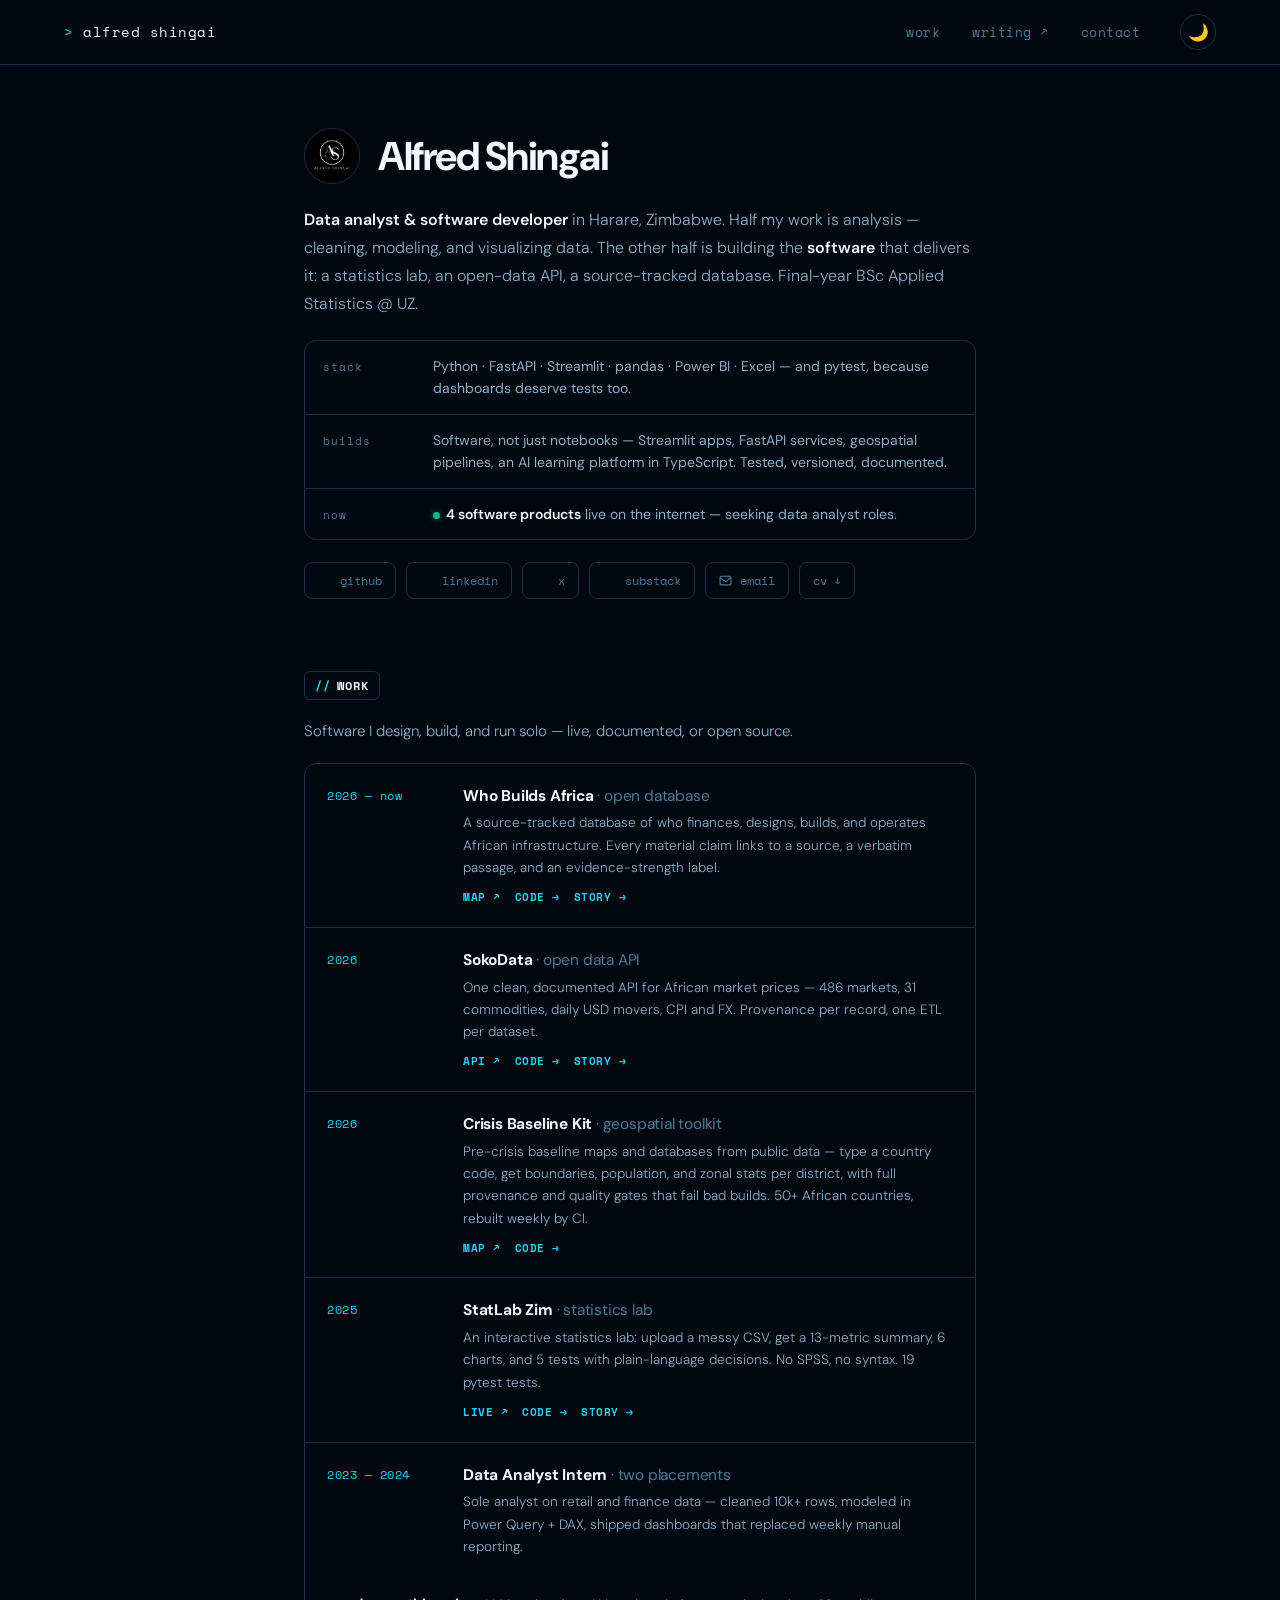
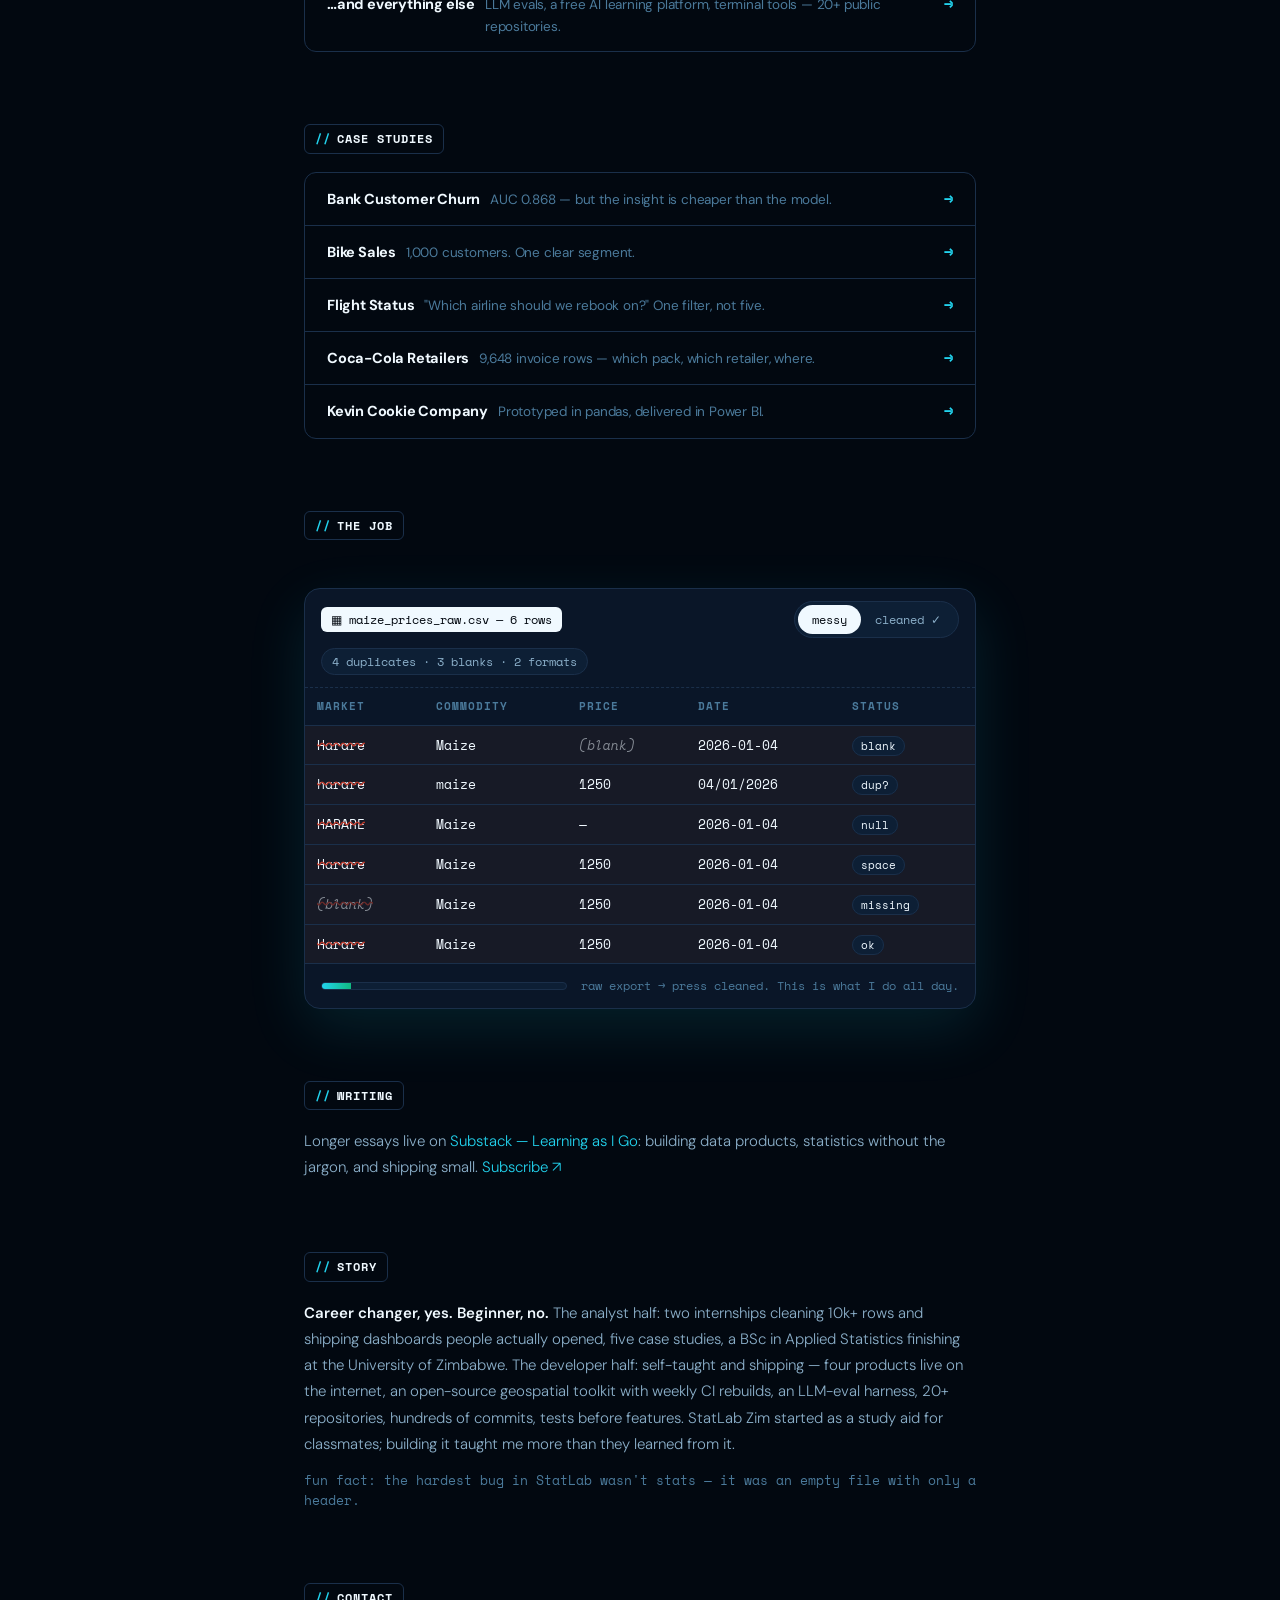
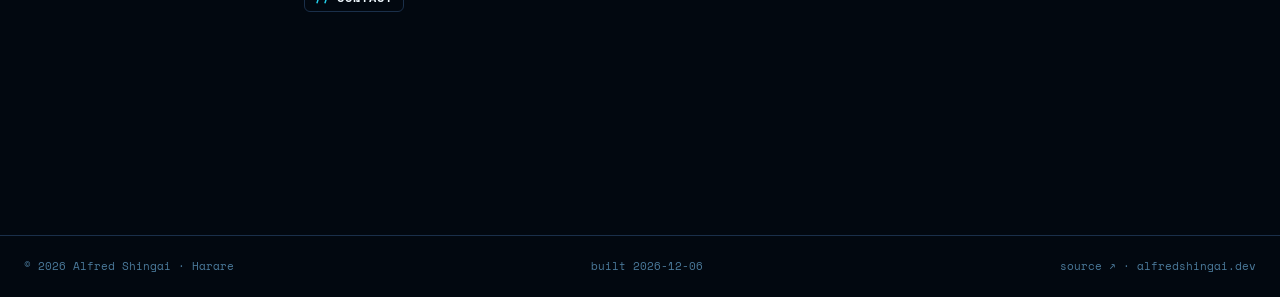
==== index.html @ fb6aca90 "Switch site email to a@alfredshingai.dev Social row and contact line now use the domain address; add" ====
<!DOCTYPE html>
<html lang="en">
<head>
  <meta charset="UTF-8"/>
  <meta name="viewport" content="width=device-width, initial-scale=1.0"/>
  <meta name="description" content="Alfred Shingai is a data analyst and software developer in Harare, Zimbabwe — he builds StatLab Zim, SokoData, Crisis Baseline Kit, and Who Builds Africa, and ships the analysis behind them."/>
  <meta property="og:title" content="Alfred Shingai — Data Analyst &amp; Software Developer"/>
  <meta property="og:description" content="StatLab Zim, SokoData, Crisis Baseline Kit, Who Builds Africa — and the analyst fundamentals behind them."/>
  <meta property="og:type" content="website"/>
  <meta property="og:image" content="https://alfredshingai.dev/images/StatLab_Zim.png"/>
  <meta property="og:url" content="https://alfredshingai.dev/"/>
  <meta property="og:site_name" content="Alfred Shingai"/>
  <meta name="twitter:card" content="summary_large_image"/>
  <meta name="twitter:title" content="Alfred Shingai — Data Analyst &amp; Software Developer"/>
  <meta name="twitter:description" content="StatLab Zim, SokoData, Crisis Baseline Kit, Who Builds Africa — and the analyst fundamentals behind them."/>
  <title>Alfred Shingai — Data Analyst &amp; Software Developer</title>
  <link rel="canonical" href="https://alfredshingai.dev/"/>
  <link rel="preconnect" href="https://fonts.googleapis.com"/>
  <link rel="preconnect" href="https://fonts.gstatic.com" crossorigin/>
  <link href="https://fonts.googleapis.com/css2?family=DM+Sans:wght@300;400;500;600;700&family=Space+Mono:wght@400;700&display=swap" rel="stylesheet"/>
  <link rel="icon" href="favicon.ico"/>
  <link rel="stylesheet" href="style.css"/>
  <link rel="stylesheet" href="assets/field-notes.css"/>
  <link rel="stylesheet" href="assets/home.css"/>

  <script>
    (function () {
      if ((localStorage.getItem('theme') || 'dark') === 'light') {
        document.documentElement.classList.add('light-mode');
      }
    })();
  </script>

  <script type="application/ld+json">
  {
    "@context": "https://schema.org",
    "@type": "Person",
    "name": "Alfred Shingai",
    "url": "https://alfredshingai.dev/",
    "jobTitle": "Data Analyst & Software Developer",
    "email": "mailto:a@alfredshingai.dev",
    "address": { "@type": "PostalAddress", "addressLocality": "Harare", "addressCountry": "ZW" },
    "sameAs": [
      "https://github.com/alfredshingai",
      "https://www.linkedin.com/in/alfred-shingai",
      "https://x.com/alfredshingai"
    ]
  }
  </script>
</head>
<body>

<div id="scroll-progress" aria-hidden="true"></div>
<div class="cursor-dot" aria-hidden="true"></div>
<div class="cursor-ring" aria-hidden="true"></div>

<nav>
  <div class="nav-left">
    <a href="index.html" class="nav-name">alfred shingai</a>
  </div>
  <div class="nav-right">
    <ul class="nav-links" id="nav-links">
      <li><a href="#work" data-nav="work">work</a></li>
      <li><a href="https://alfredshingai.substack.com" target="_blank" rel="noopener noreferrer">writing ↗</a></li>
      <li><a href="#contact" data-nav="contact">contact</a></li>
      <li class="nav-theme-toggle">
        <button id="theme-toggle" aria-label="Toggle theme">🌙</button>
      </li>
    </ul>
    <button id="nav-burger" aria-label="Open menu" aria-expanded="false" aria-controls="nav-links">
      <span></span><span></span><span></span>
    </button>
  </div>
</nav>

<main class="cw">

  <!-- Intro -->
  <header class="cw-intro">
    <div class="cw-id reveal">
      <img src="images/personal_logo.png" alt="Alfred Shingai" width="56" height="56"/>
      <h1>Alfred Shingai</h1>
    </div>
    <p class="cw-blurb reveal">
      <strong>Data analyst &amp; software developer</strong> in Harare, Zimbabwe.
      Half my work is analysis — cleaning, modeling, and visualizing data. The other half
      is building the <strong>software</strong> that delivers it: a statistics lab, an open-data
      API, a source-tracked database. Final-year BSc Applied Statistics @ UZ.
    </p>
    <div class="cw-facts reveal">
      <div class="cw-fact">
        <span>stack</span>
        <p>Python · FastAPI · Streamlit · pandas · Power BI · Excel — and pytest, because dashboards deserve tests too.</p>
      </div>
      <div class="cw-fact">
        <span>builds</span>
        <p>Software, not just notebooks — Streamlit apps, FastAPI services, geospatial pipelines, an AI learning platform in TypeScript. Tested, versioned, documented.</p>
      </div>
      <div class="cw-fact">
        <span>now</span>
        <p><span class="dot"></span><b>4 software products</b> live on the internet — seeking data analyst roles.</p>
      </div>
    </div>
    <div class="cw-social reveal">
      <a href="https://github.com/alfredshingai" target="_blank" rel="noopener noreferrer" data-cursor="GitHub"><img src="https://cdn.simpleicons.org/github/8BAFC9" width="14" height="14" alt="" loading="lazy"/>github</a>
      <a href="https://www.linkedin.com/in/alfred-shingai" target="_blank" rel="noopener noreferrer" data-cursor="LinkedIn"><img src="https://cdn.simpleicons.org/linkedin/8BAFC9" width="14" height="14" alt="" loading="lazy"/>linkedin</a>
      <a href="https://x.com/alfredshingai" target="_blank" rel="noopener noreferrer" data-cursor="X"><img src="https://cdn.simpleicons.org/x/8BAFC9" width="14" height="14" alt="" loading="lazy"/>x</a>
      <a href="https://alfredshingai.substack.com" target="_blank" rel="noopener noreferrer" data-cursor="Substack"><img src="https://cdn.simpleicons.org/substack/8BAFC9" width="14" height="14" alt="" loading="lazy"/>substack</a>
      <a href="mailto:a@alfredshingai.dev" data-cursor="Email"><svg width="13" height="13" fill="none" stroke="currentColor" stroke-width="2" viewBox="0 0 24 24" aria-hidden="true"><rect x="2" y="4" width="20" height="16" rx="2"/><path d="m2 7 10 7 10-7"/></svg>email</a>
      <a href="assets/cv/alfred-shingai-cv.pdf" target="_blank" rel="noopener" data-cursor="CV">cv ↓</a>
    </div>
  </header>

  <!-- Work ledger -->
  <section class="cw-sec" id="work">
    <div class="cw-kicker reveal"><i>//</i>WORK</div>
    <p class="cw-prose reveal" style="margin-bottom:18px">Software I design, build, and run solo — live, documented, or open source.</p>
    <div class="cw-ledger reveal">

      <article class="cw-row">
        <div class="cw-year">2026 — now</div>
        <div class="cw-body">
          <h3><a href="https://who-builds-africa.vercel.app" target="_blank" rel="noopener noreferrer" data-cursor="Open Database">Who Builds Africa</a> <span>· open database</span></h3>
          <p>A source-tracked database of who finances, designs, builds, and operates African infrastructure. Every material claim links to a source, a verbatim passage, and an evidence-strength label.</p>
          <div class="cw-links">
            <a href="https://who-builds-africa.vercel.app" target="_blank" rel="noopener noreferrer">map ↗</a>
            <a href="https://github.com/alfredshingai/who_builds_africa" target="_blank" rel="noopener noreferrer">code →</a>
            <a href="work/who-builds-africa.html">story →</a>
          </div>
        </div>
      </article>

      <article class="cw-row">
        <div class="cw-year">2026</div>
        <div class="cw-body">
          <h3><a href="https://sokodata.onrender.com/docs" target="_blank" rel="noopener noreferrer" data-cursor="Live API">SokoData</a> <span>· open data API</span></h3>
          <p>One clean, documented API for African market prices — 486 markets, 31 commodities, daily USD movers, CPI and FX. Provenance per record, one ETL per dataset.</p>
          <div class="cw-links">
            <a href="https://sokodata.onrender.com/docs" target="_blank" rel="noopener noreferrer">api ↗</a>
            <a href="https://github.com/alfredshingai/SokoData" target="_blank" rel="noopener noreferrer">code →</a>
            <a href="work/sokodata.html">story →</a>
          </div>
        </div>
      </article>

      <article class="cw-row">
        <div class="cw-year">2026</div>
        <div class="cw-body">
          <h3><a href="https://alfredshingai.dev/crisis-baseline-kit" target="_blank" rel="noopener noreferrer" data-cursor="Geospatial">Crisis Baseline Kit</a> <span>· geospatial toolkit</span></h3>
          <p>Pre-crisis baseline maps and databases from public data — type a country code, get boundaries, population, and zonal stats per district, with full provenance and quality gates that fail bad builds. 50+ African countries, rebuilt weekly by CI.</p>
          <div class="cw-links">
            <a href="https://alfredshingai.dev/crisis-baseline-kit" target="_blank" rel="noopener noreferrer">map ↗</a>
            <a href="https://github.com/alfredshingai/crisis-baseline-kit" target="_blank" rel="noopener noreferrer">code →</a>
          </div>
        </div>
      </article>

      <article class="cw-row">
        <div class="cw-year">2025</div>
        <div class="cw-body">
          <h3><a href="https://statlab-zim.streamlit.app" target="_blank" rel="noopener noreferrer" data-cursor="Live App">StatLab Zim</a> <span>· statistics lab</span></h3>
          <p>An interactive statistics lab: upload a messy CSV, get a 13-metric summary, 6 charts, and 5 tests with plain-language decisions. No SPSS, no syntax. 19 pytest tests.</p>
          <div class="cw-links">
            <a href="https://statlab-zim.streamlit.app" target="_blank" rel="noopener noreferrer">live ↗</a>
            <a href="https://github.com/alfredshingai/statlab-zim" target="_blank" rel="noopener noreferrer">code →</a>
            <a href="work/statlab-zim.html">story →</a>
          </div>
        </div>
      </article>

      <article class="cw-row">
        <div class="cw-year">2023 — 2024</div>
        <div class="cw-body">
          <h3>Data Analyst Intern <span>· two placements</span></h3>
          <p>Sole analyst on retail and finance data — cleaned 10k+ rows, modeled in Power Query + DAX, shipped dashboards that replaced weekly manual reporting.</p>
        </div>
      </article>

      <a class="cw-case" href="https://github.com/alfredshingai?tab=repositories" target="_blank" rel="noopener noreferrer" data-cursor="GitHub">
        <h3>…and everything else <em>LLM evals, a free AI learning platform, terminal tools — 20+ public repositories.</em> <i>→</i></h3>
      </a>

    </div>
  </section>

  <!-- Case studies -->
  <section class="cw-sec" id="cases">
    <div class="cw-kicker reveal"><i>//</i>CASE STUDIES</div>
    <div class="cw-ledger reveal">
      <a class="cw-case" href="work/bank-churn.html" data-cursor="Case Study"><h3>Bank Customer Churn <em>AUC 0.868 — but the insight is cheaper than the model.</em> <i>→</i></h3></a>
      <a class="cw-case" href="work/bike-sales.html" data-cursor="Case Study"><h3>Bike Sales <em>1,000 customers. One clear segment.</em> <i>→</i></h3></a>
      <a class="cw-case" href="work/flight-status.html" data-cursor="Dashboard"><h3>Flight Status <em>"Which airline should we rebook on?" One filter, not five.</em> <i>→</i></h3></a>
      <a class="cw-case" href="work/cocacola-retail.html" data-cursor="Report"><h3>Coca-Cola Retailers <em>9,648 invoice rows — which pack, which retailer, where.</em> <i>→</i></h3></a>
      <a class="cw-case" href="work/kevin-cookie.html" data-cursor="Dashboard"><h3>Kevin Cookie Company <em>Prototyped in pandas, delivered in Power BI.</em> <i>→</i></h3></a>
    </div>
  </section>

  <!-- Signature demo -->
  <section class="cw-sec" id="demo">
    <div class="cw-kicker reveal"><i>//</i>THE JOB</div>
    <div class="fn-demo reveal">
      <div class="fn-demo-top"><span class="fn-file">▦ maize_prices_raw.csv — 6 rows</span>
        <div class="fn-toggle"><button id="fn-mess" class="active">messy</button><button id="fn-clean">cleaned ✓</button></div>
        <span id="fn-status" class="fn-badge">4 duplicates · 3 blanks · 2 formats</span></div>
      <div class="fn-tablewrap"><table class="fn-table">
        <thead><tr><th>market</th><th>commodity</th><th>price</th><th>date</th><th>status</th></tr></thead>
        <tbody id="fn-tbody"></tbody>
      </table></div>
      <div class="fn-foot"><div class="fn-progress"><i id="fn-bar"></i></div><span id="fn-foot">raw export → press cleaned.</span></div>
    </div>
  </section>

  <!-- Writing -->
  <section class="cw-sec" id="writing">
    <div class="cw-kicker reveal"><i>//</i>WRITING</div>
    <p class="cw-prose reveal">
      Longer essays live on <a href="https://alfredshingai.substack.com" target="_blank" rel="noopener noreferrer" data-cursor="Substack">Substack — Learning as I Go</a>:
      building data products, statistics without the jargon, and shipping small.
      <a href="https://alfredshingai.substack.com/subscribe" target="_blank" rel="noopener noreferrer" data-cursor="Subscribe">Subscribe ↗</a>
    </p>
  </section>

  <!-- Story -->
  <section class="cw-sec" id="story">
    <div class="cw-kicker reveal"><i>//</i>STORY</div>
    <p class="cw-prose reveal">
      <strong>Career changer, yes. Beginner, no.</strong> The analyst half: two internships
      cleaning 10k+ rows and shipping dashboards people actually opened, five case studies,
      a BSc in Applied Statistics finishing at the University of Zimbabwe. The developer half:
      self-taught and shipping — four products live on the internet, an open-source geospatial
      toolkit with weekly CI rebuilds, an LLM-eval harness, 20+ repositories, hundreds of
      commits, tests before features. StatLab Zim started as a study aid for classmates;
      building it taught me more than they learned from it.
    </p>
    <p class="cw-mono reveal">fun fact: the hardest bug in StatLab wasn't stats — it was an empty file with only a header.</p>
  </section>

  <!-- Contact -->
  <section class="cw-sec" id="contact">
    <div class="cw-kicker reveal"><i>//</i>CONTACT</div>
    <p class="cw-prose reveal">
      Open to interesting problems, collaborations, and conversations about data, dashboards, or the
      next StatLab feature. Best way in: <a href="mailto:a@alfredshingai.dev" data-cursor="Email">a@alfredshingai.dev</a>
      — available remote or in-office.
    </p>
  </section>

</main>

<footer class="cw-footer">
  <span>© 2026 Alfred Shingai · Harare</span>
  <span>built <span id="built">—</span></span>
  <span><a href="https://github.com/alfredshingai/alfredshingai.github.io" target="_blank" rel="noopener noreferrer">source ↗</a> · alfredshingai.dev</span>
</footer>

<script src="assets/main.js"></script>
<script src="assets/field-notes.js"></script>
<script src="assets/backdrop.js" defer></script>

</body>
</html>
---- style.css ----
*,*::before,*::after{
  margin:0;
  padding:0;
  box-sizing:border-box
}

:root{
  --bg:#020810;
  --surface:#0A1628;
  --surface2:#0D1F35;
  --border:#1A2F4A;
  --cyan:#22D3EE;
  --green:#10B981;
  --cyan-dim:rgba(34,211,238,0.08);
  --green-dim:rgba(16,185,129,0.08);
  --text:#F0F9FF;
  --muted:#4B7A9B;
  --light:#8BAFC9;
  --nav-bg:rgba(2,8,16,0.85);
  --shadow:rgba(34,211,238,0.12);
}

.light-mode{
  --bg:#FFFCF8;
  --surface:#ffffff;
  --surface2:#F8F5F0;
  --border:#E8E0D6;
  --cyan:#0E7490;
  --green:#047857;
  --cyan-dim:rgba(14,116,144,0.06);
  --green-dim:rgba(4,120,87,0.06);
  --text:#1A1A1A;
  --muted:#6B6B6B;
  --light:#2D2D2D;
  --nav-bg:rgba(255,252,248,0.92);
  --shadow:rgba(0,0,0,0.06);
}

html{
  scroll-behavior:smooth;
  background:var(--bg);
  transition:background 0.3s ease
}

body{
  background:transparent;
  color:var(--text);
  font-family:'DM Sans',sans-serif;
  font-size:16px;
  line-height:1.6;
  -webkit-font-smoothing:antialiased;
  overflow-x:hidden;
  transition:color 0.3s ease
}

section[id],header[id]{
  scroll-margin-top:80px
}

body::before{
  content:'';
  position:fixed;
  inset:0;
  background-image:
    linear-gradient(rgba(34,211,238,0.03) 1px,transparent 1px),
    linear-gradient(90deg,rgba(34,211,238,0.03) 1px,transparent 1px);
  background-size:48px 48px;
  pointer-events:none;
  z-index:0
}

::-webkit-scrollbar{width:6px}
::-webkit-scrollbar-track{background:var(--bg)}
::-webkit-scrollbar-thumb{background:var(--cyan);border-radius:3px}

/* ---------- Nav ---------- */

nav{
  position:fixed;
  top:0;
  left:0;
  right:0;
  z-index:100;
  display:flex;
  justify-content:space-between;
  align-items:center;
  padding:14px 64px;
  background:var(--nav-bg);
  backdrop-filter:blur(16px);
  -webkit-backdrop-filter:blur(16px);
  border-bottom:1px solid var(--border)
}

.nav-logo img{
  height:44px;
  width:auto;
  display:block
}

.nav-right{
  display:flex;
  align-items:center;
  gap:16px
}

.nav-links{
  display:flex;
  gap:32px;
  list-style:none;
  align-items:center
}

.nav-links a{
  color:var(--muted);
  text-decoration:none;
  font-size:12.5px;
  font-weight:400;
  font-family:'Space Mono',monospace;
  letter-spacing:0.5px;
  transition:color 0.2s;
  position:relative
}

.nav-links a:not(#theme-toggle)::after{
  content:'';
  position:absolute;
  left:0;
  bottom:-4px;
  width:100%;
  height:2px;
  background:var(--cyan);
  transform:scaleX(0);
  transform-origin:left;
  transition:transform 0.25s ease
}
.nav-links a:not(#theme-toggle):hover::after{transform:scaleX(1)}
.nav-links a:hover{color:var(--cyan)}

.nav-theme-toggle{margin-left:8px}

#theme-toggle{
  background:none;
  border:1px solid var(--border);
  border-radius:50%;
  color:var(--text);
  cursor:pointer;
  font-size:1.05rem;
  width:36px;
  height:36px;
  display:flex;
  align-items:center;
  justify-content:center;
  transition:border-color 0.2s,transform 0.2s
}
#theme-toggle:hover{
  border-color:var(--cyan);
  transform:scale(1.1)
}

#nav-burger{
  display:none;
  flex-direction:column;
  justify-content:center;
  gap:5px;
  width:40px;
  height:40px;
  background:none;
  border:1px solid var(--border);
  border-radius:8px;
  cursor:pointer;
  padding:0 9px
}
#nav-burger span{
  display:block;
  height:2px;
  width:100%;
  background:var(--text);
  border-radius:2px;
  transition:transform 0.25s ease,opacity 0.25s ease
}
#nav-burger.open span:nth-child(1){transform:translateY(7px) rotate(45deg)}
#nav-burger.open span:nth-child(2){opacity:0}
#nav-burger.open span:nth-child(3){transform:translateY(-7px) rotate(-45deg)}

/* ---------- Hero ---------- */

.hero{
  min-height:100vh;
  display:flex;
  align-items:center;
  padding:120px 64px 80px;
  position:relative;
  z-index:1
}

.hero-glow{
  position:absolute;
  top:-200px;
  right:-150px;
  width:600px;
  height:600px;
  background:radial-gradient(circle,var(--cyan-dim) 0%,transparent 65%);
  pointer-events:none
}

.hero-inner{
  max-width:1100px;
  width:100%;
  margin:0 auto;
  display:grid;
  grid-template-columns:1.2fr 0.8fr;
  gap:80px;
  align-items:center
}

.hero-right{display:flex;justify-content:center}

.photo-wrap{
  position:relative;
  display:inline-block
}
.photo-corner{
  position:absolute;
  width:20px;
  height:20px;
  border-color:var(--cyan);
  border-style:solid;
  z-index:1
}
.photo-corner.tl{top:-6px;left:-6px;border-width:2px 0 0 2px}
.photo-corner.tr{top:-6px;right:-6px;border-width:2px 2px 0 0}
.photo-corner.bl{bottom:-6px;left:-6px;border-width:0 0 2px 2px}
.photo-corner.br{bottom:-6px;right:-6px;border-width:0 2px 2px 0}

.photo-frame{
  width:340px;
  height:400px;
  border-radius:14px;
  overflow:hidden;
  border:1px solid var(--border);
  box-shadow:0 20px 60px var(--shadow)
}
.photo-frame img{
  width:100%;
  height:100%;
  object-fit:cover;
  object-position:top center;
  display:block
}

.hero-tags{
  display:flex;
  flex-wrap:wrap;
  gap:10px;
  margin-bottom:28px
}
.hero-tag{
  display:inline-flex;
  align-items:center;
  gap:8px;
  background:var(--cyan-dim);
  border:1px solid rgba(34,211,238,0.2);
  color:var(--cyan);
  font-size:11px;
  font-weight:600;
  letter-spacing:2px;
  text-transform:uppercase;
  padding:6px 14px;
  border-radius:100px;
  font-family:'Space Mono',monospace
}
.hero-tag::before{
  content:'';
  width:6px;
  height:6px;
  background:var(--green);
  border-radius:50%;
  animation:pulse 2s infinite
}
@keyframes pulse{
  0%,100%{opacity:1;box-shadow:0 0 0 0 rgba(16,185,129,0.4)}
  50%{opacity:0.7;box-shadow:0 0 0 6px rgba(16,185,129,0)}
}

.hero-name{
  font-family:'Syne',sans-serif;
  font-weight:800;
  font-size:clamp(40px,5vw,68px);
  line-height:0.95;
  letter-spacing:-3px;
  margin-bottom:12px
}

.hero-title{
  font-family:'Space Mono',monospace;
  font-size:12px;
  color:var(--muted);
  letter-spacing:2px;
  text-transform:uppercase;
  margin-bottom:24px
}
.hero-title::before{
  content:'';
  display:inline-block;
  width:32px;
  height:1px;
  background:var(--cyan);
  vertical-align:middle;
  margin-right:12px
}

.hero-bio{
  font-size:15px;
  font-weight:300;
  color:var(--light);
  line-height:1.8;
  margin-bottom:16px
}
.hero-bio:last-of-type{margin-bottom:32px}
.hero-bio strong{color:var(--green);font-weight:500}

.buttons{
  display:flex;
  gap:12px;
  flex-wrap:wrap
}

.btn-primary{
  background:var(--cyan);
  color:#020810;
  font-family:'DM Sans',sans-serif;
  font-weight:700;
  font-size:13px;
  padding:12px 24px;
  border-radius:6px;
  text-decoration:none;
  letter-spacing:0.5px;
  text-transform:uppercase;
  transition:all 0.2s
}
.btn-primary:hover{
  opacity:0.88;
  transform:translateY(-2px);
  box-shadow:0 8px 24px var(--shadow)
}

.btn-outline{
  background:transparent;
  color:var(--green);
  font-family:'DM Sans',sans-serif;
  font-weight:600;
  font-size:13px;
  padding:12px 24px;
  border-radius:6px;
  border:1px solid var(--green);
  text-decoration:none;
  letter-spacing:0.5px;
  text-transform:uppercase;
  transition:all 0.2s
}
.btn-outline:hover{
  background:var(--green-dim);
  transform:translateY(-2px)
}

.hero-stats{
  display:flex;
  gap:36px;
  margin-top:48px;
  padding-top:32px;
  border-top:1px solid var(--border);
  flex-wrap:wrap
}
.stat-num{
  font-family:'Space Mono',monospace;
  font-weight:700;
  font-size:28px;
  color:var(--cyan);
  line-height:1
}
.stat-label{
  font-size:11px;
  color:var(--muted);
  margin-top:4px;
  max-width:200px
}

/* ---------- Sections ---------- */

.page-section{
  position:relative;
  z-index:1;
  padding:80px 64px;
  max-width:1200px;
  margin:0 auto
}

.page-section + .page-section{
  border-top:1px solid var(--border)
}

.section-label{
  font-family:'Space Mono',monospace;
  font-size:10px;
  font-weight:700;
  letter-spacing:3px;
  text-transform:uppercase;
  color:var(--cyan);
  margin-bottom:12px
}

.section-title{
  font-family:'Syne',sans-serif;
  font-weight:700;
  font-size:clamp(24px,4vw,38px);
  letter-spacing:-1px;
  line-height:1.1;
  margin-bottom:40px
}

/* ---------- Skills ---------- */

.skills-block{margin-bottom:32px}
.skill-cat{
  font-family:'Space Mono',monospace;
  font-size:10px;
  letter-spacing:2px;
  text-transform:uppercase;
  color:var(--green);
  margin-bottom:14px;
  font-weight:700
}
.skills-row{
  display:flex;
  flex-wrap:wrap;
  gap:10px
}
.skill-chip{
  display:flex;
  align-items:center;
  gap:8px;
  background:var(--surface);
  border:1px solid var(--border);
  border-radius:100px;
  padding:9px 16px;
  font-size:13px;
  font-weight:500;
  color:var(--light);
  transition:all 0.2s;
  cursor:default
}
.skill-chip:hover{
  border-color:var(--cyan);
  color:var(--cyan);
  background:var(--cyan-dim);
  transform:translateY(-2px)
}
.skill-chip img{
  width:16px;
  height:16px;
  object-fit:contain
}
.skill-chip svg{
  width:16px;
  height:16px;
  flex-shrink:0;
  color:var(--cyan)
}
.skill-chip svg.green-stroke{color:var(--green)}

/* ---------- Projects ---------- */

.projects-grid{
  display:grid;
  grid-template-columns:repeat(2,1fr);
  gap:18px
}
.project-card{
  background:var(--surface);
  border:1px solid var(--border);
  border-radius:12px;
  overflow:hidden;
  transition:all 0.3s;
  position:relative;
  display:flex;
  flex-direction:column
}
.project-card::before{
  content:'';
  position:absolute;
  top:0;
  left:0;
  right:0;
  height:2px;
  background:linear-gradient(90deg,var(--cyan),var(--green));
  transform:scaleX(0);
  transform-origin:left;
  transition:transform 0.3s;
  z-index:1
}
.project-card:hover{
  border-color:rgba(34,211,238,0.35);
  transform:translateY(-4px);
  box-shadow:0 16px 40px var(--shadow)
}
.project-card:hover::before{transform:scaleX(1)}
.project-card.featured{grid-column:span 2}

.proj-img-wrap{
  overflow:hidden;
  border-bottom:1px solid var(--border)
}
.proj-img{
  width:100%;
  height:200px;
  object-fit:cover;
  object-position:top;
  display:block;
  transition:transform 0.4s ease
}
.proj-img.tall{height:260px}
.project-card:hover .proj-img{transform:scale(1.03)}

.proj-body{
  padding:22px;
  display:flex;
  flex-direction:column;
  flex:1
}
.proj-tag{
  font-family:'Space Mono',monospace;
  font-size:10px;
  font-weight:700;
  letter-spacing:2px;
  text-transform:uppercase;
  color:var(--cyan);
  margin-bottom:8px;
  display:block
}
.proj-title{
  font-family:'Syne',sans-serif;
  font-weight:700;
  font-size:17px;
  letter-spacing:-0.3px;
  line-height:1.3;
  margin-bottom:8px
}
.proj-desc{
  font-size:13px;
  color:var(--light);
  line-height:1.65;
  margin-bottom:16px
}
.proj-tools{
  display:flex;
  flex-wrap:wrap;
  gap:6px;
  margin-bottom:16px;
  margin-top:auto
}
.tool-tag{
  background:var(--surface2);
  border:1px solid var(--border);
  color:var(--muted);
  font-size:11px;
  font-weight:500;
  padding:3px 8px;
  border-radius:4px;
  font-family:'Space Mono',monospace
}
.proj-link{
  display:inline-flex;
  align-items:center;
  gap:6px;
  color:var(--cyan);
  font-size:11px;
  font-weight:600;
  text-decoration:none;
  font-family:'Space Mono',monospace;
  letter-spacing:0.5px;
  text-transform:uppercase;
  transition:all 0.2s;
  align-self:flex-start
}
.proj-link:hover{
  gap:10px;
  color:var(--green)
}

/* ---------- Contact ---------- */

.contact-box{
  background:var(--surface);
  border:1px solid var(--border);
  border-radius:16px;
  padding:56px;
  text-align:center;
  position:relative;
  overflow:hidden
}
.contact-box::before{
  content:'';
  position:absolute;
  top:-100px;
  left:50%;
  transform:translateX(-50%);
  width:500px;
  height:300px;
  background:radial-gradient(ellipse,var(--cyan-dim) 0%,transparent 70%);
  pointer-events:none
}
.contact-title{
  font-family:'Syne',sans-serif;
  font-weight:800;
  font-size:clamp(28px,5vw,48px);
  letter-spacing:-2px;
  margin-bottom:12px
}
.contact-title .cyan{color:var(--cyan)}
.contact-sub{
  font-size:14px;
  color:var(--light);
  margin-bottom:36px;
  font-weight:300
}
.social-links{
  display:flex;
  justify-content:center;
  gap:12px;
  flex-wrap:wrap
}
.social-link{
  display:flex;
  align-items:center;
  gap:8px;
  background:var(--surface2);
  border:1px solid var(--border);
  color:var(--light);
  font-size:12px;
  font-weight:500;
  padding:11px 20px;
  border-radius:8px;
  text-decoration:none;
  transition:all 0.2s;
  font-family:'Space Mono',monospace
}
.social-link:hover{
  border-color:var(--cyan);
  color:var(--cyan);
  transform:translateY(-2px)
}

footer{
  text-align:center;
  padding:24px 64px;
  color:var(--muted);
  font-size:11px;
  border-top:1px solid var(--border);
  font-family:'Space Mono',monospace;
  position:relative;
  z-index:1
}
footer a{color:var(--muted);text-decoration:none}
footer a:hover{color:var(--cyan)}

/* ---------- Reveal animation ---------- */

.reveal{
  opacity:0;
  transform:translateY(20px);
  transition:opacity 0.55s ease,transform 0.55s ease
}
.reveal.visible{
  opacity:1;
  transform:translateY(0)
}

/* ---------- Focus ---------- */

a:focus-visible,
button:focus-visible{
  outline:2px solid var(--green);
  outline-offset:3px;
  border-radius:4px
}

/* ---------- Scroll progress & Custom cursor ---------- */

#scroll-progress{
  position:fixed;
  top:0;
  left:0;
  height:2px;
  width:0%;
  background:linear-gradient(90deg,var(--cyan),var(--green));
  z-index:200;
  transition:width 0.08s linear;
}

.cursor-dot, .cursor-ring{
  position:fixed;
  top:0;
  left:0;
  pointer-events:none;
  z-index:9999;
  opacity:0;
  transition:opacity 0.2s;
  will-change:transform;
  mix-blend-mode:difference;
}
body.has-custom-cursor{cursor:none}
body.has-custom-cursor a, body.has-custom-cursor button{cursor:none}
.cursor-dot{
  width:7px;
  height:7px;
  background:#fff;
  border-radius:50%;
}
.cursor-ring{
  width:34px;
  height:34px;
  border:1.5px solid #fff;
  border-radius:50%;
  display:flex;
  align-items:center;
  justify-content:center;
  font-family:'Space Mono',monospace;
  font-size:5px;
  letter-spacing:1px;
  text-transform:uppercase;
  color:#fff;
  white-space:nowrap;
  overflow:hidden;
}
.cursor-ring.has-label::after{
  content:attr(data-label);
}
.scroll-indicator{
  position:fixed;
  right:24px;
  bottom:32px;
  display:flex;
  flex-direction:column;
  align-items:center;
  gap:8px;
  z-index:90;
  opacity:0.7;
  transition:opacity 0.3s, transform 0.3s;
  pointer-events:none;
}
.scroll-indicator.hidden{opacity:0;transform:translateY(10px)}
.scroll-indicator span{
  font-family:'Space Mono',monospace;
  font-size:10px;
  letter-spacing:2px;
  text-transform:uppercase;
  color:var(--muted);
  writing-mode:vertical-rl;
}
.scroll-line{
  width:1px;
  height:48px;
  background:linear-gradient(to bottom,var(--cyan),transparent);
  animation:scrollPulse 1.8s infinite;
}
@keyframes scrollPulse{0%,100%{opacity:1} 50%{opacity:0.3}}

/* Active nav */
.nav-links a.active{color:var(--cyan)}
.nav-links a.active::after{transform:scaleX(1)}

/* ---------- Backdrop scene (assets/backdrop.js) ---------- */

.bg-scene,.bg-rain{
  position:fixed;
  inset:0;
  width:100vw;
  height:100vh;
  pointer-events:none;
}
.bg-scene{z-index:-2;opacity:0;transition:opacity 1.4s ease}
.bg-scene.on{opacity:1}
.bg-rain{z-index:-1}
.light-mode .bg-scene,.light-mode .bg-rain{display:none}
@media(prefers-reduced-motion:reduce){
  .bg-scene,.bg-rain{display:none}
}

/* New hero bits */
.hero-tag.live{border-color:var(--green);color:var(--green)}
.hero-tag.live::before{background:var(--green);box-shadow:0 0 8px rgba(16,185,129,0.6)}
.hero-title-sub{color:var(--muted);font-weight:300;letter-spacing:1px}
.btn-live{background:var(--green);color:#020810;border:1px solid var(--green)}
.btn-live:hover{background:transparent;color:var(--green)}
.photo-badge{
  position:absolute;
  bottom:-12px;
  left:50%;
  transform:translateX(-50%);
  background:var(--surface);
  border:1px solid var(--border);
  color:var(--light);
  font-family:'Space Mono',monospace;
  font-size:11px;
  padding:6px 12px;
  border-radius:100px;
  display:flex;
  align-items:center;
  gap:8px;
  box-shadow:0 8px 24px rgba(0,0,0,0.2);
  white-space:nowrap;
}
.badge-dot{width:8px;height:8px;background:var(--green);border-radius:50%;animation:pulse 2s infinite;display:inline-block}

/* Project overlay */
.proj-img-wrap{position:relative}
.proj-overlay{
  position:absolute;
  inset:0;
  background:linear-gradient(to top,rgba(2,8,16,0.85) 0%,transparent 55%);
  display:flex;
  align-items:flex-end;
  padding:16px;
  opacity:0;
  transition:opacity 0.3s;
}
.project-card:hover .proj-overlay{opacity:1}
.proj-overlay-text{
  background:var(--green);
  color:#020810;
  font-family:'Space Mono',monospace;
  font-size:11px;
  font-weight:700;
  padding:6px 10px;
  border-radius:4px;
  letter-spacing:0.5px;
}
.proj-links{display:flex;gap:12px;flex-wrap:wrap}
.proj-link.primary{color:var(--green);border:1px solid var(--green);padding:6px 10px;border-radius:6px;background:var(--green-dim)}
.proj-link.primary:hover{background:var(--green);color:#020810}
.projects-cta{
  text-align:center;
  margin-top:32px;
  padding:24px;
  border:1px dashed var(--border);
  border-radius:12px;
  background:var(--cyan-dim);
}
.projects-cta p{color:var(--light);margin-bottom:12px;font-size:14px}
.section-subtitle{
  color:var(--muted);
  font-size:14px;
  margin-top:-28px;
  margin-bottom:28px;
  max-width:600px;
}

/* Timeline */
.timeline{
  position:relative;
  max-width:800px;
  margin:0 auto;
  padding-left:40px;
}
.timeline::before{
  content:'';
  position:absolute;
  left:15px;
  top:0;
  bottom:0;
  width:1px;
  background:var(--border);
}
.timeline-item{
  position:relative;
  display:grid;
  grid-template-columns:140px 1fr;
  gap:24px;
  margin-bottom:40px;
}
.timeline-year{
  font-family:'Space Mono',monospace;
  font-size:12px;
  color:var(--cyan);
  font-weight:700;
  text-align:right;
  padding-top:4px;
}
.timeline-dot{
  position:absolute;
  left:-32px;
  top:6px;
  width:10px;
  height:10px;
  background:var(--cyan);
  border:2px solid var(--bg);
  border-radius:50%;
  box-shadow:0 0 0 4px var(--cyan-dim);
}
.timeline-content h3{font-family:'Syne',sans-serif;font-size:16px;font-weight:700;margin-bottom:4px}
.timeline-role{font-family:'Space Mono',monospace;font-size:11px;color:var(--green);letter-spacing:1px;text-transform:uppercase;margin-bottom:8px}
.timeline-content p{font-size:13px;color:var(--light);line-height:1.6;margin-bottom:10px}
.timeline-tags{display:flex;flex-wrap:wrap;gap:6px}
.timeline-tags span{background:var(--surface2);border:1px solid var(--border);color:var(--muted);font-family:'Space Mono',monospace;font-size:11px;padding:3px 8px;border-radius:4px}

/* Contact */
.contact-actions{display:flex;justify-content:center;gap:12px;margin-bottom:28px;flex-wrap:wrap}
.footer-inner{max-width:1200px;margin:0 auto;display:flex;justify-content:space-between;align-items:center;gap:16px;flex-wrap:wrap}
.footer-links a{color:var(--muted);text-decoration:none}
.footer-links a:hover{color:var(--cyan)}

/* ---------- zachi.dev editorial inspiration ---------- */
.page-section.narrow{
  max-width:720px;
  padding:100px 24px;
}
.serif{
  font-family:'Instrument Serif', Georgia, serif;
  font-weight:400;
}
.section-lead{
  color:var(--light);
  font-size:15px;
  line-height:1.7;
  margin-top:-28px;
  margin-bottom:48px;
  font-weight:300;
}
.editorial-divider{
  text-align:center;
  font-family:'Instrument Serif', serif;
  font-size:24px;
  color:var(--muted);
  padding:24px 0;
  letter-spacing:8px;
}
/* Hero zachi style */
.zachi-hero{
  grid-template-columns:1fr 380px;
  gap:60px;
}
.hero-eyebrow{
  font-family:'Space Mono',monospace;
  font-size:11px;
  letter-spacing:2px;
  text-transform:uppercase;
  color:var(--cyan);
  margin-bottom:16px;
}
.hero-headline{
  font-family:'Instrument Serif', Georgia, serif;
  font-size:clamp(44px,6vw,78px);
  line-height:0.9;
  letter-spacing:-2px;
  font-weight:400;
  margin-bottom:20px;
}
.headline-italic{
  font-style:italic;
  font-weight:400;
  color:var(--light);
}
.hero-sub{
  font-size:16px;
  color:var(--light);
  line-height:1.7;
  font-weight:300;
  margin-bottom:24px;
  max-width:560px;
}
.hero-sub strong{color:var(--text);font-weight:500}
.hero-actions{display:flex;gap:12px;flex-wrap:wrap;margin-bottom:12px}
.zachi-stats{
  max-width:1100px;
  margin:40px auto 0;
  display:flex;
  gap:36px;
  padding-top:32px;
  border-top:1px solid var(--border);
  flex-wrap:wrap;
}
.hero-visual .photo-caption{
  font-family:'Space Mono',monospace;
  font-size:11px;
  color:var(--muted);
  margin-top:12px;
  text-align:center;
}
.nav-left .nav-name{
  font-family:'Space Mono',monospace;
  font-size:13.5px;
  color:var(--text);
  text-decoration:none;
  letter-spacing:0.5px;
}
.nav-left .nav-name::before{content:'> ';color:var(--cyan)}
.nav-left .nav-name span{
  font-family:'DM Sans',sans-serif;
  font-size:12px;
  color:var(--muted);
  font-weight:400;
  letter-spacing:0.5px;
}
.nav-center{
  position:absolute;
  left:50%;
  transform:translateX(-50%);
}
.nav-center .logo-link img{height:32px}
.nav-email{
  background:var(--text);
  color:var(--bg) !important;
  padding:8px 14px;
  border-radius:100px;
  font-size:11px !important;
  letter-spacing:0.5px !important;
}
.nav-email::after{display:none !important}
.nav-email:hover{background:var(--cyan) !important;color:#020810 !important}

/* Work stack — single column editorial like zachi.dev */
.work-stack{
  display:flex;
  flex-direction:column;
  gap:72px;
}
.work-item{
  display:flex;
  flex-direction:column;
  gap:16px;
  padding-bottom:72px;
  border-bottom:1px solid var(--border);
}
.work-item:last-child{border-bottom:none;padding-bottom:0}
.work-item.featured{
  background:var(--surface);
  border:1px solid var(--border);
  border-radius:16px;
  padding:24px;
  margin:0 -24px;
}
.work-meta{
  font-family:'Space Mono',monospace;
  font-size:11px;
  letter-spacing:1px;
  text-transform:uppercase;
  color:var(--muted);
}
.work-title{
  font-family:'Instrument Serif', serif;
  font-size:clamp(22px,3vw,30px);
  line-height:1.1;
  letter-spacing:-0.5px;
  margin:0;
}
.work-subtitle{
  font-family:'Instrument Serif', serif;
  font-style:italic;
  font-size:16px;
  color:var(--muted);
  margin-top:-8px;
}
.work-img{
  margin:8px 0;
  border-radius:12px;
  overflow:hidden;
  border:1px solid var(--border);
}
.work-img img{
  width:100%;
  height:auto;
  display:block;
  transition:transform 0.4s;
}
.work-item:hover .work-img img{transform:scale(1.02)}
.work-caption{
  font-family:'Space Mono',monospace;
  font-size:11px;
  color:var(--muted);
  text-align:center;
  padding:8px;
  background:var(--surface2);
  border-top:1px solid var(--border);
}
.work-body p{
  font-size:14px;
  color:var(--light);
  line-height:1.7;
  margin-bottom:12px;
  font-weight:300;
}
.work-body p em{color:var(--text);font-style:italic}
.work-tools{display:flex;flex-wrap:wrap;gap:6px;margin:16px 0}
.work-tools span{background:var(--surface2);border:1px solid var(--border);color:var(--muted);font-family:'Space Mono',monospace;font-size:11px;padding:4px 8px;border-radius:4px}
.work-links{display:flex;gap:16px;flex-wrap:wrap}
.work-link{
  font-family:'Space Mono',monospace;
  font-size:12px;
  color:var(--cyan);
  text-decoration:none;
  font-weight:600;
  letter-spacing:0.5px;
}
.work-link.primary{
  background:var(--cyan);
  color:#020810;
  padding:8px 14px;
  border-radius:6px;
}
.work-link.primary:hover{background:var(--green);color:#020810}
.work-separator{text-align:center;color:var(--muted);font-family:'Instrument Serif', serif;font-size:20px;margin:-16px 0}
.more-work{
  text-align:center;
  margin-top:48px;
  padding:32px;
  border:1px dashed var(--border);
  border-radius:12px;
  background:var(--cyan-dim);
}
.more-work p{color:var(--light);margin-bottom:12px;font-size:14px}

/* Story — zachi timeline style */
.story-timeline{
  display:flex;
  flex-direction:column;
  gap:40px;
  margin-top:32px;
}
.story-row{
  display:grid;
  grid-template-columns:140px 1fr;
  gap:24px;
}
.story-year{
  font-family:'Space Mono',monospace;
  font-size:11px;
  color:var(--cyan);
  font-weight:700;
  letter-spacing:1px;
  text-align:right;
  padding-top:4px;
}
.story-content h3{font-family:'Instrument Serif', serif;font-size:18px;font-weight:400;margin-bottom:4px}
.story-role{font-family:'Space Mono',monospace;font-size:11px;color:var(--green);letter-spacing:1px;text-transform:uppercase;margin-bottom:8px}
.story-content p{font-size:14px;color:var(--light);line-height:1.7;font-weight:300}
.story-note{
  margin-top:48px;
  padding:16px 20px;
  border-left:2px solid var(--cyan);
  background:var(--cyan-dim);
  font-size:13px;
  color:var(--light);
  font-style:italic;
}

/* ---------- Responsive ---------- */

@media(max-width:900px){
  nav{padding:12px 24px}
  .nav-links{
    display:none;
    position:absolute;
    top:100%;
    left:0;
    right:0;
    flex-direction:column;
    align-items:stretch;
    gap:0;
    background:var(--nav-bg);
    backdrop-filter:blur(16px);
    -webkit-backdrop-filter:blur(16px);
    border-bottom:1px solid var(--border);
    padding:8px 24px 20px
  }
  .nav-links.open{display:flex}
  .nav-links li{padding:4px 0}
  .nav-links a{display:block;padding:8px 0;font-size:14px}
  .nav-links a::after{display:none}
  .nav-theme-toggle{margin:8px 0 0}
  #nav-burger{display:flex}
  .hero{padding:110px 24px 60px}
  .hero-inner{grid-template-columns:1fr;gap:40px}
  .hero-right{order:-1}
  .photo-frame{width:200px;height:240px}
  .page-section{padding:56px 24px}
  .page-section.narrow{padding:56px 24px}
  .projects-grid{grid-template-columns:1fr}
  .project-card.featured{grid-column:span 1}
  .contact-box{padding:32px 20px}
  footer{padding:20px 24px}
  .zachi-hero{grid-template-columns:1fr;gap:32px}
  .nav-center{display:none}
  .nav-left .nav-name span{display:none}
  .story-row{grid-template-columns:1fr;gap:8px}
  .story-year{text-align:left}
  .work-item.featured{margin:0}
  .hero-headline{font-size:40px}
}
@media(max-width:560px){
  .buttons{flex-direction:column;align-items:stretch}
  .buttons a{text-align:center}
  .hero-stats{gap:24px}
  .proj-body{padding:18px}
}
@media(prefers-reduced-motion:reduce){
  html{scroll-behavior:auto}
  *,*::before,*::after{animation-duration:0.01ms!important;animation-iteration-count:1!important;scroll-behavior:auto!important;transition-duration:0.01ms!important}
  .reveal{opacity:1;transform:none}
}
---- assets/field-notes.css ----
/* Field Notes layer — messy-to-meaningful. Uses existing :root tokens so dark/light toggle keeps working. */

.fn-demo{
  max-width:860px;margin:30px auto 6px;background:var(--surface);
  border:1px solid var(--border);border-radius:16px;overflow:hidden;
  box-shadow:0 20px 60px var(--shadow);text-align:left;position:relative;z-index:1;
}
.fn-demo-top{display:flex;align-items:center;justify-content:space-between;gap:10px;flex-wrap:wrap;
  padding:12px 16px;border-bottom:1px dashed var(--border);
  font-family:'Space Mono',monospace;font-size:12px;color:var(--light)}
.fn-file{background:var(--text);color:var(--bg);padding:3px 10px;border-radius:6px}
.fn-toggle{display:flex;background:var(--surface2);border:1px solid var(--border);border-radius:99px;padding:3px}
.fn-toggle button{border:0;background:transparent;color:var(--light);
  font-family:'Space Mono',monospace;font-size:12px;padding:6px 14px;border-radius:99px;cursor:pointer}
.fn-toggle button.active{background:var(--text);color:var(--bg)}
.fn-badge{border:1px solid var(--border);border-radius:99px;padding:3px 10px;background:var(--surface2)}
.fn-badge.ok{background:rgba(16,185,129,.15);border-color:var(--green);color:var(--text)}
.fn-tablewrap{overflow-x:auto}
table.fn-table{width:100%;border-collapse:collapse;font-family:'Space Mono',monospace;font-size:13px}
.fn-table th{font-size:10.5px;letter-spacing:.1em;text-transform:uppercase;color:var(--muted);
  text-align:left;padding:10px 12px;border-bottom:1px solid var(--border)}
.fn-table td{padding:9px 12px;border-bottom:1px solid var(--border)}
.fn-table tr.mess td{background:rgba(199,91,18,.07)}
.fn-table tr.mess td.bad{text-decoration:line-through wavy #c0392b}
.fn-table tr.clean td{background:rgba(16,185,129,.08)}
.fn-pill{font-size:11px;border:1px solid var(--border);border-radius:99px;padding:1px 8px;background:var(--surface2)}
.fn-pill.ok{background:var(--green);border-color:var(--green);color:#fff}
.fn-foot{display:flex;gap:14px;align-items:center;justify-content:space-between;padding:12px 16px;
  font-family:'Space Mono',monospace;font-size:12px;color:var(--muted);flex-wrap:wrap}
.fn-progress{height:8px;background:var(--surface2);border:1px solid var(--border);border-radius:99px;overflow:hidden;flex:1;min-width:160px}
.fn-progress i{display:block;height:100%;width:12%;background:linear-gradient(90deg,var(--cyan),var(--green));transition:width .6s ease}

/* wrestled grid */
.fn-grid{display:grid;grid-template-columns:repeat(3,1fr);gap:12px;margin-top:22px}
@media(max-width:820px){.fn-grid{grid-template-columns:1fr 1fr}}
@media(max-width:540px){.fn-grid{grid-template-columns:1fr}}
.fn-card{background:var(--surface);border:1px solid var(--border);border-radius:14px;padding:16px;position:relative}
.fn-card .stamp{position:absolute;top:12px;right:12px;font-family:'Space Mono',monospace;font-size:10px;
  border:1.5px solid var(--green);color:var(--green);padding:1px 7px;border-radius:6px;transform:rotate(6deg)}
.fn-card h3{font-family:'Space Mono',monospace;font-size:12.5px;margin:0 36px 6px 0;color:var(--text)}
.fn-card p{font-size:13.5px;color:var(--light);margin:4px 0;line-height:1.6}
.fn-before{font-family:'Space Mono',monospace;font-size:11.5px;background:rgba(220,60,40,.08);
  border:1px dashed rgba(220,60,40,.5);border-radius:8px;padding:7px 9px;margin-top:10px;color:var(--light)}
.fn-after{font-family:'Space Mono',monospace;font-size:11.5px;background:rgba(16,185,129,.1);
  border:1px dashed rgba(16,185,129,.6);border-radius:8px;padding:7px 9px;margin-top:7px;color:var(--light)}

/* method loop */
.fn-loop{display:grid;grid-template-columns:repeat(3,1fr);gap:12px;margin-top:22px}
@media(max-width:720px){.fn-loop{grid-template-columns:1fr}}
.fn-step{background:var(--surface);border:1px solid var(--border);border-radius:14px;padding:18px}
.fn-step .n{font-family:'Instrument Serif',serif;font-style:italic;font-size:38px;line-height:1;color:var(--cyan)}
.fn-step h3{font-family:'Space Mono',monospace;font-size:11px;letter-spacing:1.5px;text-transform:uppercase;margin:8px 0 6px;color:var(--text)}
.fn-step p{font-size:13.5px;color:var(--light);margin:0}
.fn-repeat{font-family:'Space Mono',monospace;font-size:12px;color:var(--muted);text-align:center;margin-top:12px}

/* transform rows inside existing work items */
.fn-transforms{display:grid;grid-template-columns:1fr 1fr 1fr;gap:8px;margin:12px 0}
@media(max-width:640px){.fn-transforms{grid-template-columns:1fr}}
.fn-t{background:var(--surface2);border:1px solid var(--border);border-radius:10px;padding:10px 11px;font-size:13px;color:var(--light)}
.fn-t b{display:block;font-family:'Space Mono',monospace;font-size:10px;letter-spacing:1.5px;text-transform:uppercase;margin-bottom:4px;color:var(--muted)}

/* --- write-on title animation --- */
.fn-write{position:relative}
.fn-write .ch{opacity:0;animation:fn-write-in .3s forwards}
@keyframes fn-write-in{from{opacity:0;transform:translateY(.35em) rotate(1.5deg)}to{opacity:1;transform:none}}
.fn-write .caret{display:inline-block;width:2px;height:.9em;background:var(--cyan);vertical-align:-.08em;margin-left:2px;animation:fn-blink 1s steps(1) infinite}
@keyframes fn-blink{50%{opacity:0}}

/* --- hero typewriter --- */
.fn-typewrap{margin-top:14px;font-family:'Space Mono',monospace;font-size:13.5px;color:var(--light);min-height:1.8em}
.fn-type-prefix{color:var(--muted)}
#fn-typed{color:var(--text);font-weight:700}
.fn-type-suffix{color:var(--muted)}
.fn-type-caret{display:inline-block;width:8px;height:1.1em;background:var(--cyan);vertical-align:-.15em;margin-left:3px;animation:fn-blink 1s steps(1) infinite}
@media(prefers-reduced-motion:reduce){
  .fn-write .ch{opacity:1;animation:none}
  .fn-write .caret,.fn-type-caret{display:none}
}
---- assets/home.css ----
/* ============================================================
   Craig-Weiss-style homepage — text-first, single column.
   Tokens & shared chrome (nav, cursor, reveal) live in style.css.
   ============================================================ */

/* The animated backdrop (assets/backdrop.js) lives behind everything;
   the homepage drops the static grid overlay so the scene can breathe. */
body::before{display:none}

.cw{
  max-width:720px;
  margin:0 auto;
  padding:128px 24px 64px;
  position:relative;
  z-index:1;
}

/* ---------- intro ---------- */
.cw-id{display:flex;align-items:center;gap:18px;margin-bottom:22px}
.cw-id img{width:56px;height:56px;border-radius:50%;border:1px solid var(--border);display:block}
.cw-id h1{font-size:40px;font-weight:700;letter-spacing:-1.5px;line-height:1}

.cw-blurb{font-size:16px;line-height:1.75;color:var(--light);font-weight:300;margin-bottom:22px}
.cw-blurb strong{color:var(--text);font-weight:600}

.cw-facts{
  border:1px solid var(--border);
  border-radius:12px;
  margin-bottom:22px;
  overflow:hidden;
}
.cw-fact{
  display:grid;
  grid-template-columns:92px 1fr;
  gap:18px;
  padding:14px 18px;
  align-items:baseline;
}
.cw-fact + .cw-fact{border-top:1px solid var(--border)}
.cw-fact > span{
  font-family:'Space Mono',monospace;
  font-size:11px;
  letter-spacing:1px;
  color:var(--muted);
}
.cw-fact > p{font-size:14px;color:var(--light);line-height:1.6}
.cw-fact > p b{color:var(--text);font-weight:600}
.dot{
  display:inline-block;width:7px;height:7px;border-radius:50%;
  background:var(--green);margin-right:6px;
  box-shadow:0 0 6px rgba(16,185,129,.6);
  animation:pulse 2s infinite;
}

.cw-social{display:flex;gap:10px;flex-wrap:wrap}
.cw-social a{
  display:inline-flex;align-items:center;gap:8px;
  border:1px solid var(--border);border-radius:8px;
  padding:8px 13px;text-decoration:none;
  color:var(--muted);font-family:'Space Mono',monospace;font-size:12px;
  transition:border-color .2s,color .2s,transform .2s;
}
.cw-social a img{width:14px;height:14px}
.light-mode .cw-social a img{filter:brightness(0.45) saturate(1.4)}
.cw-social a svg{width:13px;height:13px}
.cw-social a:hover{border-color:var(--cyan);color:var(--cyan);transform:translateY(-2px)}

/* ---------- sections ---------- */
.cw-sec{margin-top:72px}
.cw-kicker{
  display:inline-block;
  font-family:'Space Mono',monospace;
  font-size:12px;font-weight:700;letter-spacing:1px;
  color:var(--text);
  border:1px solid var(--border);
  border-radius:6px;
  padding:4px 10px;
  margin-bottom:18px;
}
.cw-kicker i{font-style:normal;color:var(--cyan);margin-right:6px}

.cw-ledger{
  border:1px solid var(--border);
  border-radius:12px;
  overflow:hidden;
}
.cw-row{
  display:grid;
  grid-template-columns:118px 1fr;
  gap:18px;
  padding:20px 22px;
}
.cw-row + .cw-row{border-top:1px solid var(--border)}
.cw-row:hover{background:var(--cyan-dim)}
.cw-year{
  font-family:'Space Mono',monospace;
  font-size:11.5px;color:var(--cyan);
  letter-spacing:.5px;padding-top:3px;
  white-space:nowrap;
}
.cw-body h3{font-size:15.5px;font-weight:700;letter-spacing:-.2px;margin-bottom:4px}
.cw-body h3 span{color:var(--muted);font-weight:400}
.cw-body h3 a{color:var(--text);text-decoration:none}
.cw-body h3 a:hover{color:var(--cyan)}
.cw-body > p{font-size:13.5px;color:var(--light);line-height:1.65;font-weight:300}
.cw-links{display:flex;gap:14px;flex-wrap:wrap;margin-top:10px}
.cw-links a{
  font-family:'Space Mono',monospace;
  font-size:11px;letter-spacing:.5px;text-transform:uppercase;
  color:var(--cyan);text-decoration:none;font-weight:700;
}
.cw-links a:hover{color:var(--green)}

/* case studies — one line each */
.cw-case{
  display:block;
  padding:14px 22px;
  text-decoration:none;
}
.cw-case + .cw-case{border-top:1px solid var(--border)}
.cw-case:hover{background:var(--cyan-dim)}
.cw-case h3{
  display:flex;align-items:baseline;gap:10px;
  font-size:14.5px;font-weight:700;color:var(--text);
  margin:0;letter-spacing:-.2px;
}
.cw-case h3 em{font-style:normal;font-weight:400;color:var(--muted);font-size:13.5px;flex:1;min-width:0}
.cw-case h3 i{font-style:normal;color:var(--cyan);font-family:'Space Mono',monospace;transition:transform .2s}
.cw-case:hover h3{color:var(--cyan)}
.cw-case:hover h3 i{transform:translateX(4px)}

/* writing / story / contact prose */
.cw-prose{font-size:15px;line-height:1.75;color:var(--light);font-weight:300}
.cw-prose strong{color:var(--text);font-weight:600}
.cw-prose a{color:var(--cyan);text-decoration:none}
.cw-prose a:hover{text-decoration:underline}
.cw-mono{
  font-family:'Space Mono',monospace;
  font-size:12.5px;color:var(--muted);margin-top:14px;
}

/* ---------- footer ---------- */
.cw-footer{
  border-top:1px solid var(--border);
  margin-top:88px;
  padding:22px 24px;
  display:flex;justify-content:space-between;gap:14px;flex-wrap:wrap;
  font-family:'Space Mono',monospace;font-size:11px;color:var(--muted);
  position:relative;z-index:1;
}
.cw-footer a{color:var(--muted);text-decoration:none}
.cw-footer a:hover{color:var(--cyan)}

/* ---------- responsive ---------- */
@media(max-width:700px){
  .cw{padding:104px 20px 40px}
  .cw-id h1{font-size:32px}
  .cw-row{grid-template-columns:1fr;gap:6px;padding:16px 18px}
  .cw-year{padding-top:0}
  .cw-fact{grid-template-columns:1fr;gap:4px;padding:12px 16px}
  .cw-case h3{flex-wrap:wrap}
  .cw-sec{margin-top:56px}
  .cw-footer{margin-top:64px;justify-content:center;text-align:center}
}
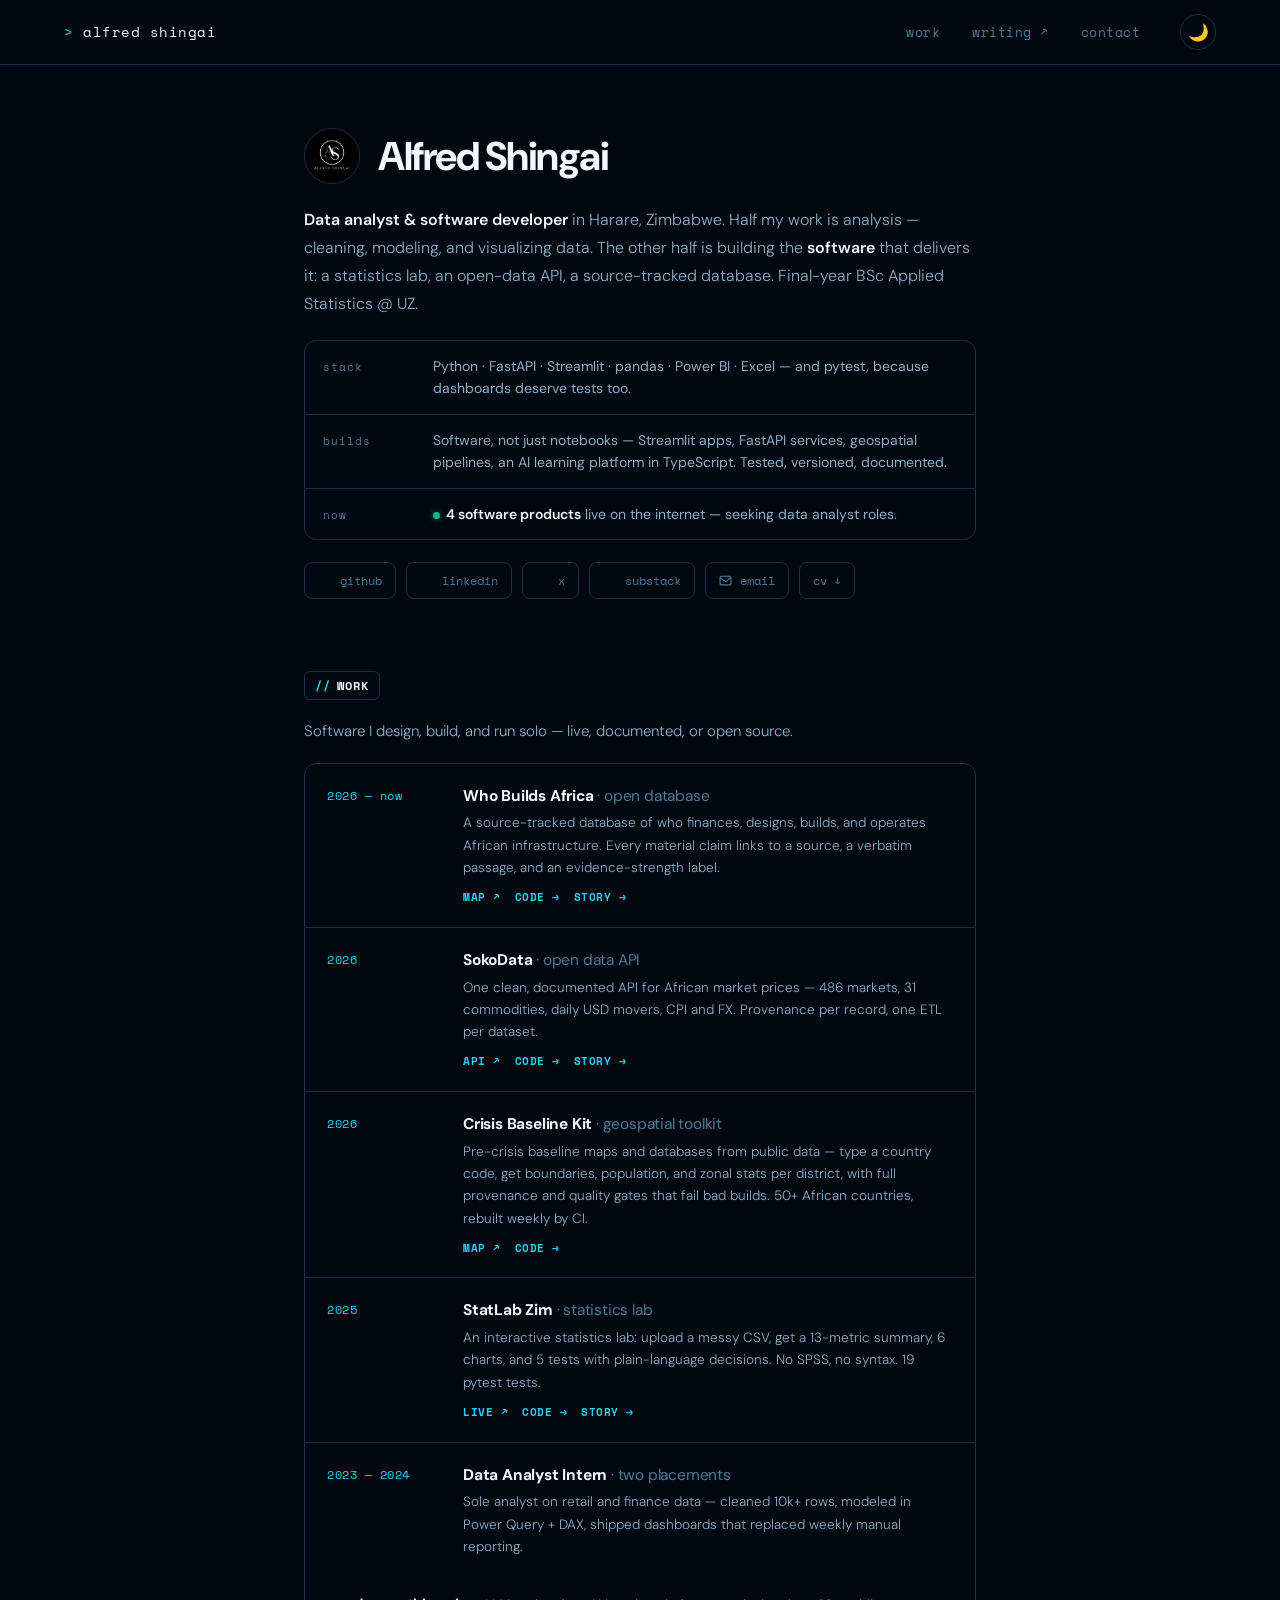
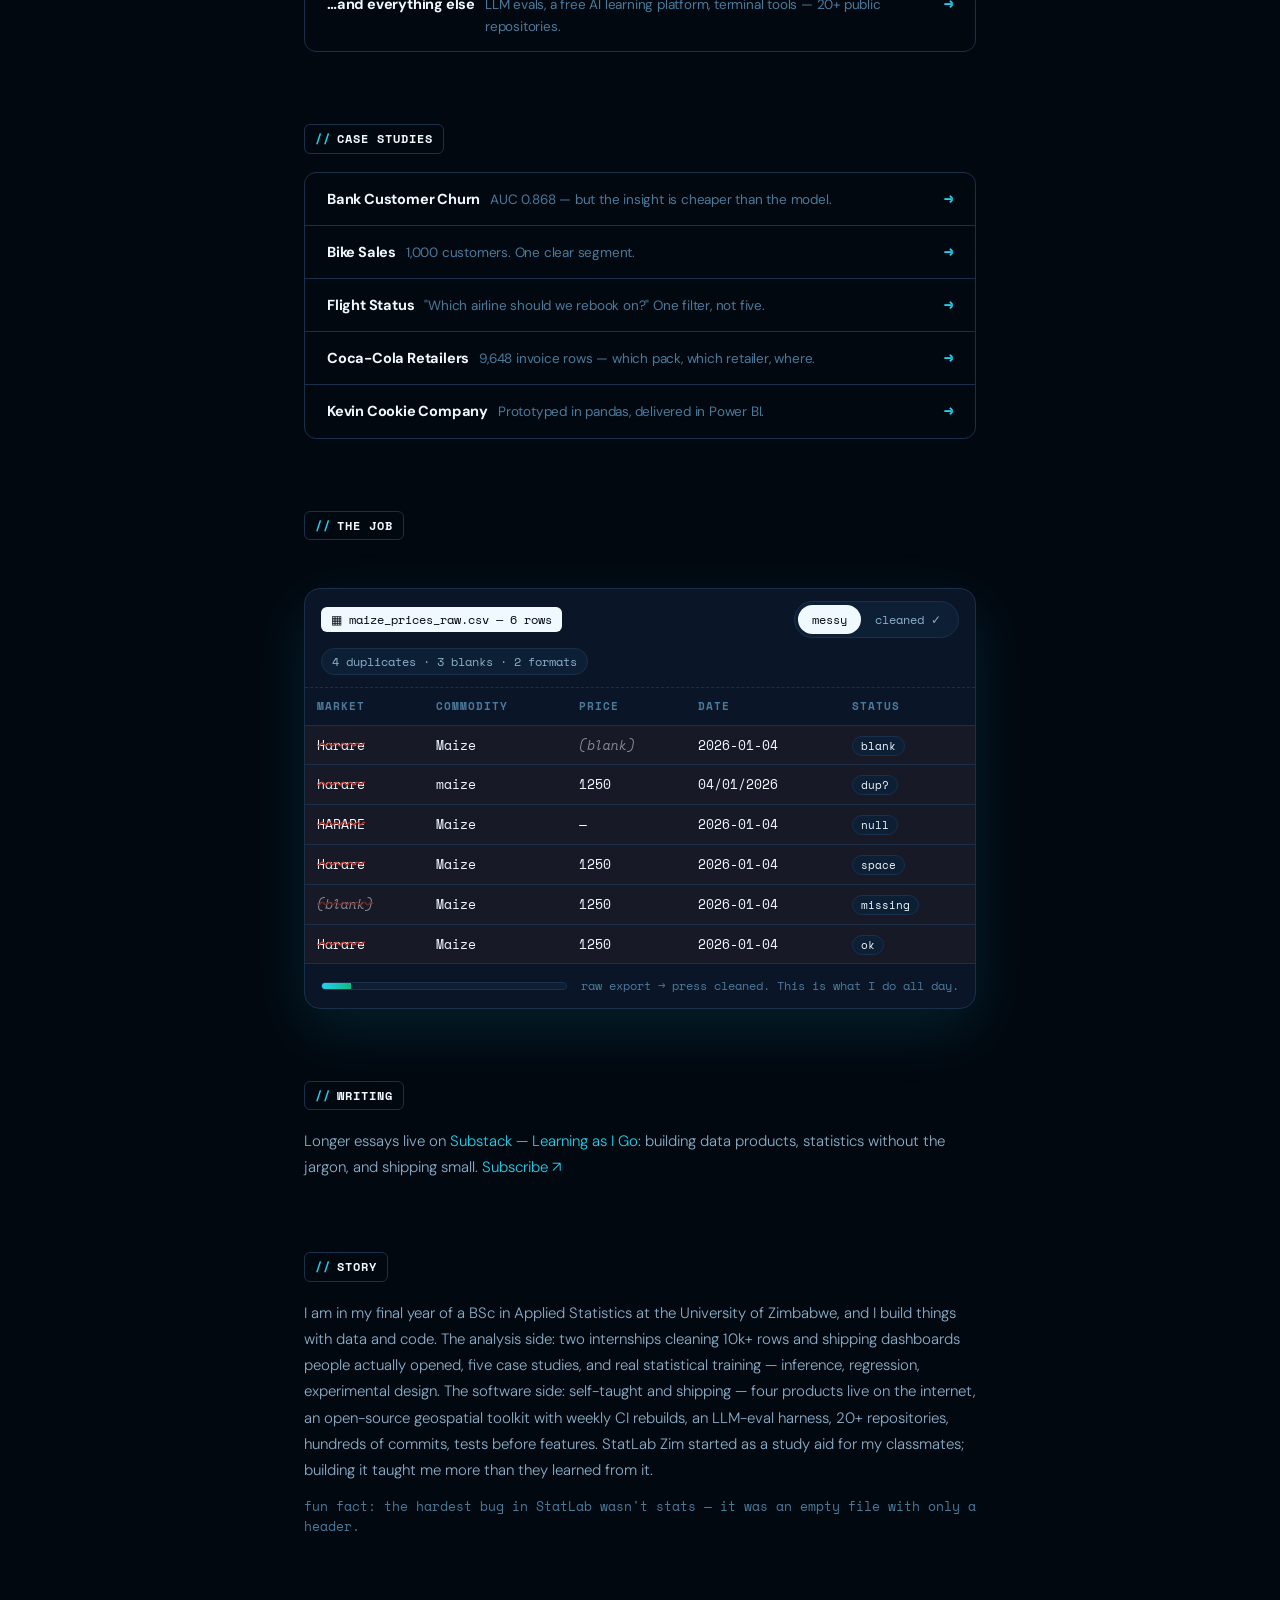
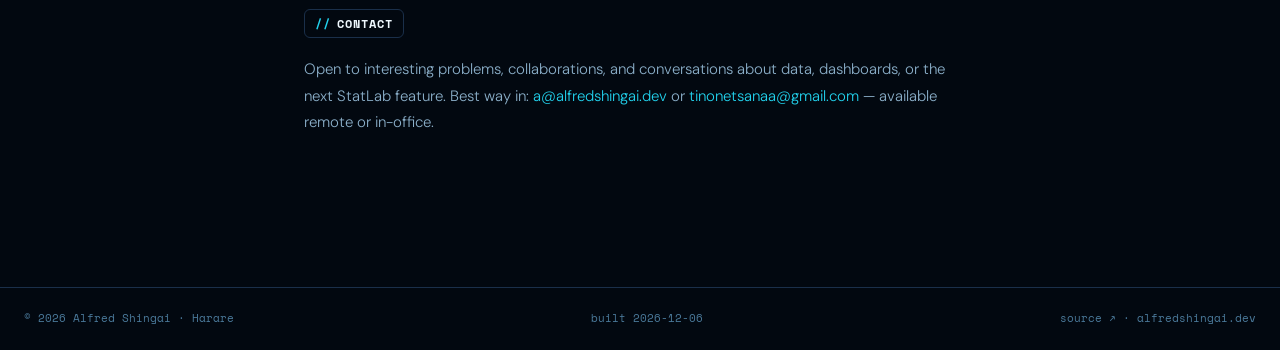
==== commit d80bbe75: "Story in plain first person; show both email addresses - drop the 'Career changer, yes. Beginner, no" ====
--- a/index.html
+++ b/index.html
@@ -224,13 +224,14 @@
   <section class="cw-sec" id="story">
     <div class="cw-kicker reveal"><i>//</i>STORY</div>
     <p class="cw-prose reveal">
-      <strong>Career changer, yes. Beginner, no.</strong> The analyst half: two internships
-      cleaning 10k+ rows and shipping dashboards people actually opened, five case studies,
-      a BSc in Applied Statistics finishing at the University of Zimbabwe. The developer half:
-      self-taught and shipping — four products live on the internet, an open-source geospatial
-      toolkit with weekly CI rebuilds, an LLM-eval harness, 20+ repositories, hundreds of
-      commits, tests before features. StatLab Zim started as a study aid for classmates;
-      building it taught me more than they learned from it.
+      I am in my final year of a BSc in Applied Statistics at the University of Zimbabwe, and I
+      build things with data and code. The analysis side: two internships cleaning 10k+ rows and
+      shipping dashboards people actually opened, five case studies, and real statistical
+      training — inference, regression, experimental design. The software side: self-taught and
+      shipping — four products live on the internet, an open-source geospatial toolkit with
+      weekly CI rebuilds, an LLM-eval harness, 20+ repositories, hundreds of commits, tests
+      before features. StatLab Zim started as a study aid for my classmates; building it taught
+      me more than they learned from it.
     </p>
     <p class="cw-mono reveal">fun fact: the hardest bug in StatLab wasn't stats — it was an empty file with only a header.</p>
   </section>
@@ -241,6 +242,7 @@
     <p class="cw-prose reveal">
       Open to interesting problems, collaborations, and conversations about data, dashboards, or the
       next StatLab feature. Best way in: <a href="mailto:a@alfredshingai.dev" data-cursor="Email">a@alfredshingai.dev</a>
+      or <a href="mailto:tinonetsanaa@gmail.com" data-cursor="Email">tinonetsanaa@gmail.com</a>
       — available remote or in-office.
     </p>
   </section>
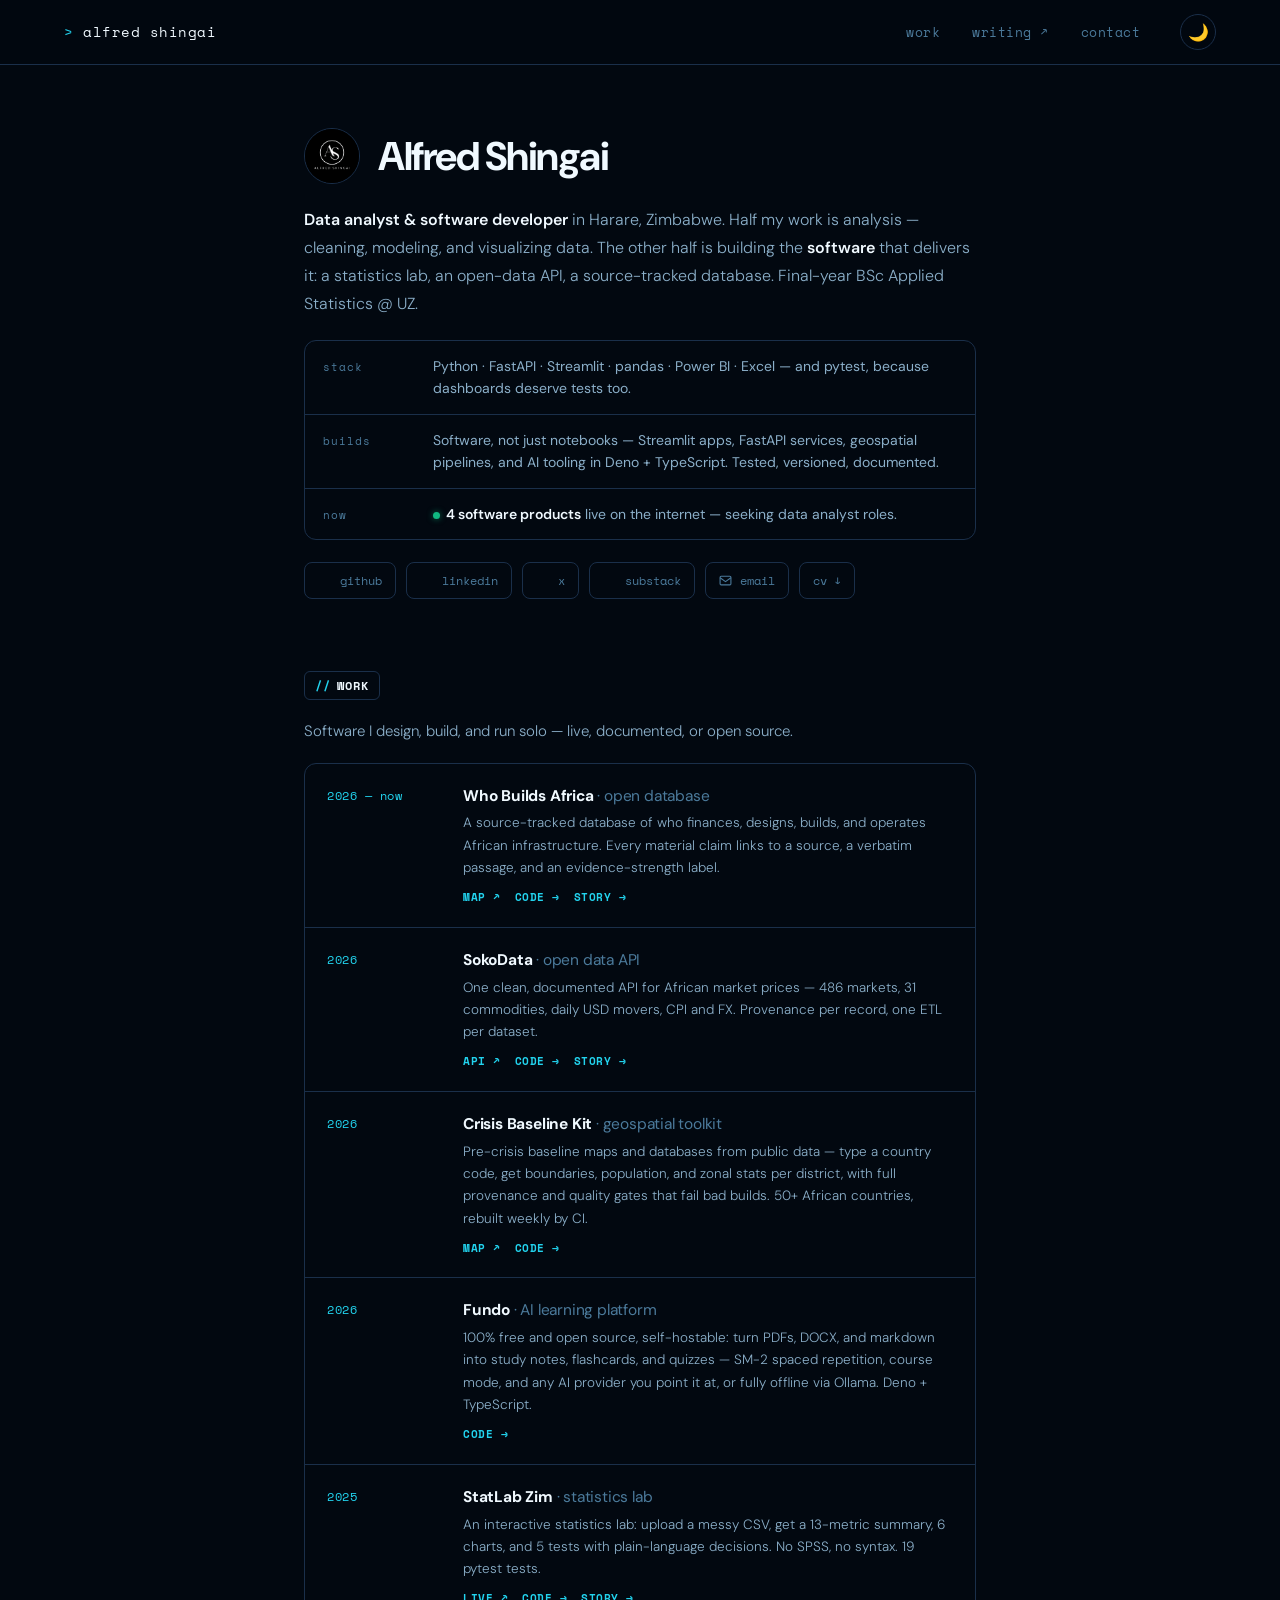
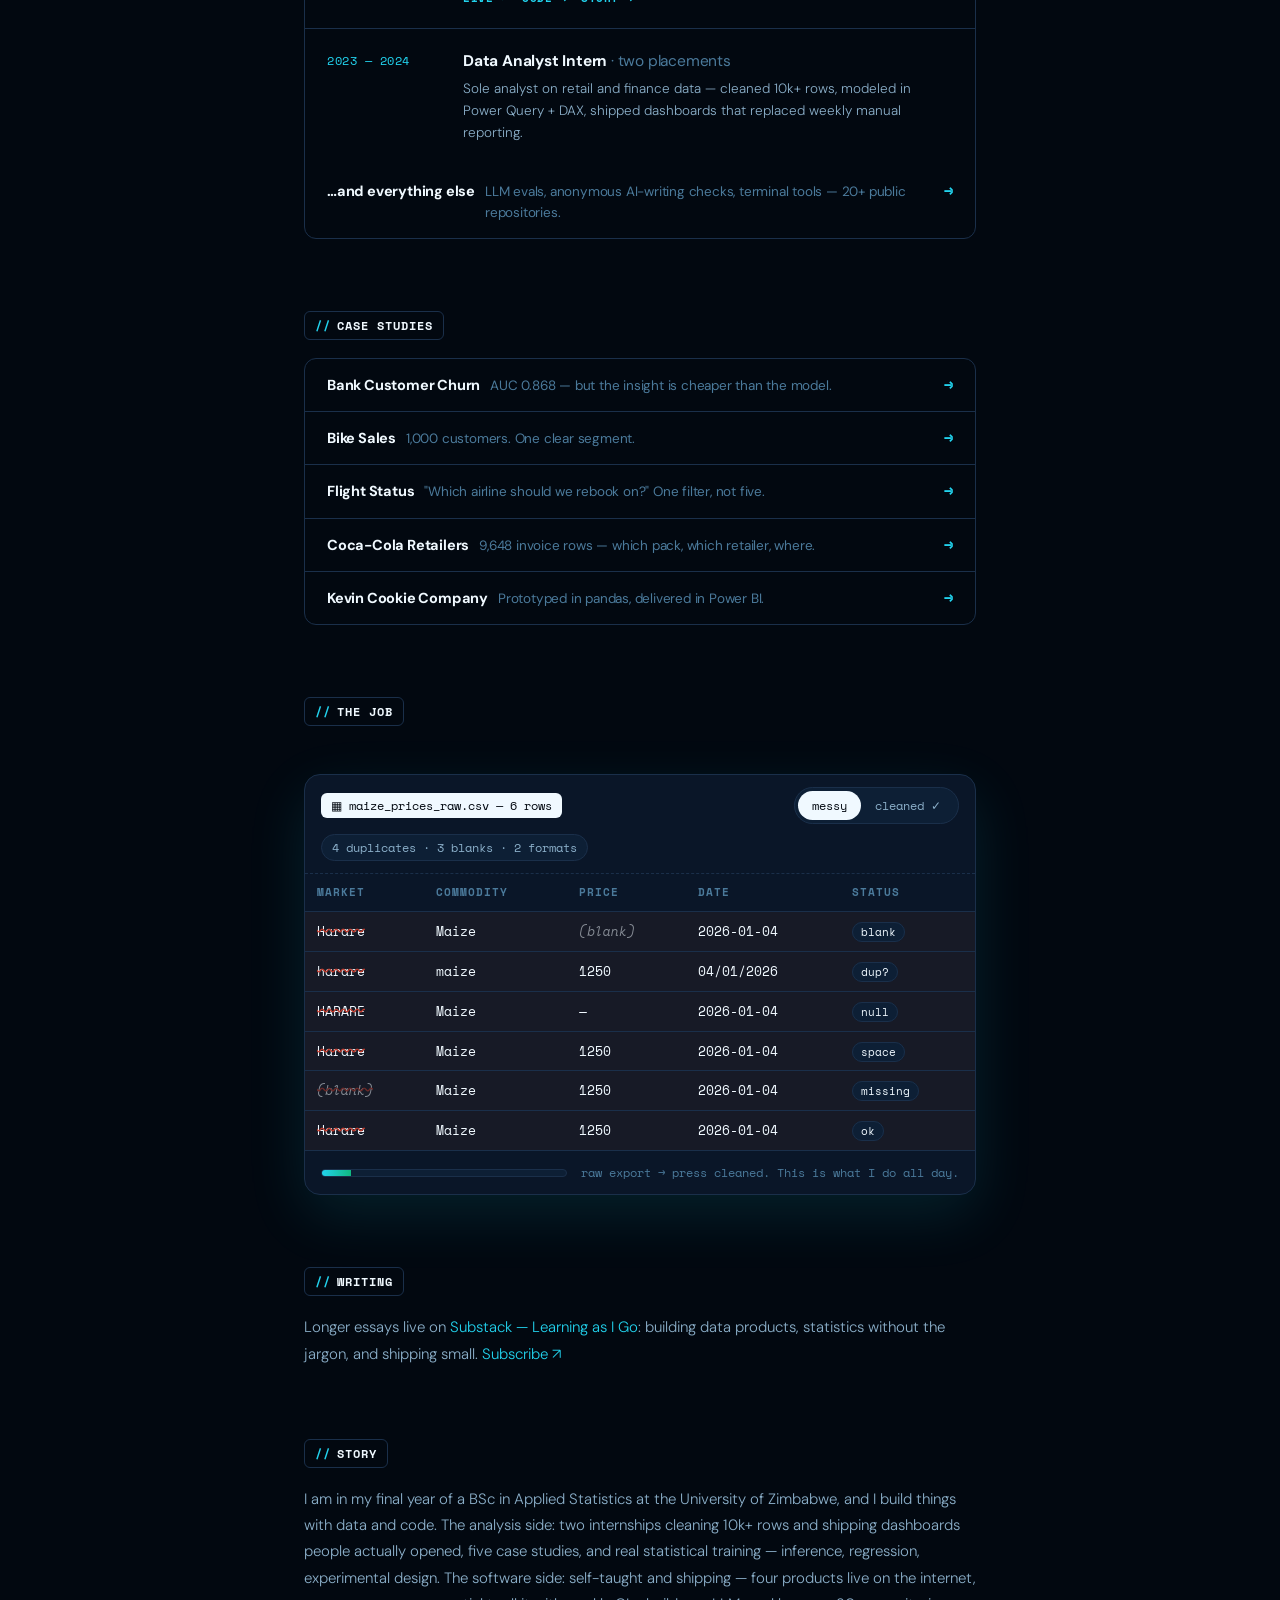
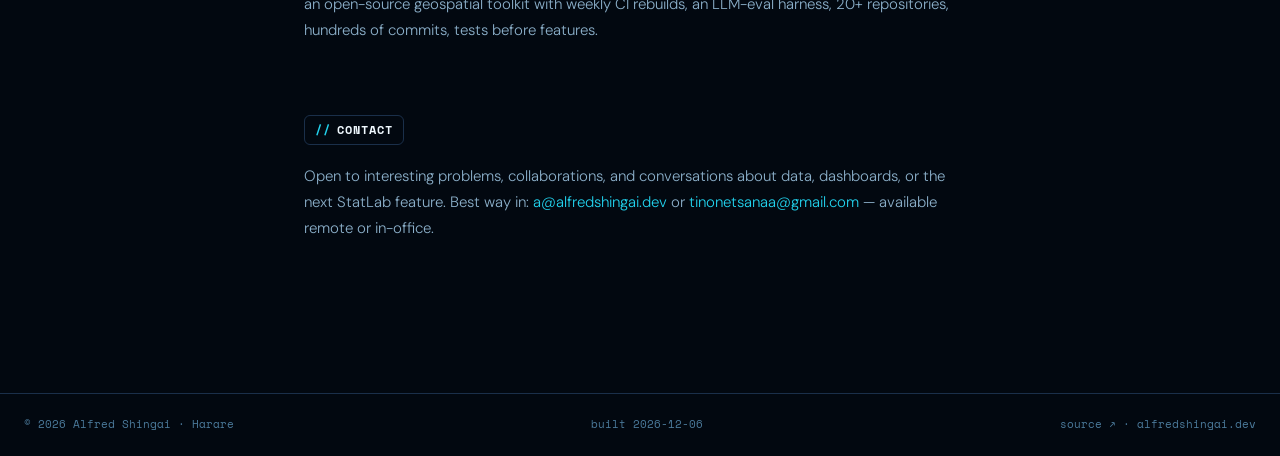
==== commit d8a8facd: "Add Fundo to the work ledger; drop the StatLab study-aid line and fun fact - Fundo row: 100% FOSS se" ====
--- a/index.html
+++ b/index.html
@@ -3,7 +3,7 @@
 <head>
   <meta charset="UTF-8"/>
   <meta name="viewport" content="width=device-width, initial-scale=1.0"/>
-  <meta name="description" content="Alfred Shingai is a data analyst and software developer in Harare, Zimbabwe — he builds StatLab Zim, SokoData, Crisis Baseline Kit, and Who Builds Africa, and ships the analysis behind them."/>
+  <meta name="description" content="Alfred Shingai is a data analyst and software developer in Harare, Zimbabwe — he builds StatLab Zim, SokoData, Crisis Baseline Kit, Fundo, and Who Builds Africa, and ships the analysis behind them."/>
   <meta property="og:title" content="Alfred Shingai — Data Analyst &amp; Software Developer"/>
   <meta property="og:description" content="StatLab Zim, SokoData, Crisis Baseline Kit, Who Builds Africa — and the analyst fundamentals behind them."/>
   <meta property="og:type" content="website"/>
@@ -94,7 +94,7 @@
       </div>
       <div class="cw-fact">
         <span>builds</span>
-        <p>Software, not just notebooks — Streamlit apps, FastAPI services, geospatial pipelines, an AI learning platform in TypeScript. Tested, versioned, documented.</p>
+        <p>Software, not just notebooks — Streamlit apps, FastAPI services, geospatial pipelines, and AI tooling in Deno + TypeScript. Tested, versioned, documented.</p>
       </div>
       <div class="cw-fact">
         <span>now</span>
@@ -156,6 +156,17 @@
       </article>
 
       <article class="cw-row">
+        <div class="cw-year">2026</div>
+        <div class="cw-body">
+          <h3><a href="https://github.com/alfredshingai/fundo" target="_blank" rel="noopener noreferrer" data-cursor="Open Source">Fundo</a> <span>· AI learning platform</span></h3>
+          <p>100% free and open source, self-hostable: turn PDFs, DOCX, and markdown into study notes, flashcards, and quizzes — SM-2 spaced repetition, course mode, and any AI provider you point it at, or fully offline via Ollama. Deno + TypeScript.</p>
+          <div class="cw-links">
+            <a href="https://github.com/alfredshingai/fundo" target="_blank" rel="noopener noreferrer">code →</a>
+          </div>
+        </div>
+      </article>
+
+      <article class="cw-row">
         <div class="cw-year">2025</div>
         <div class="cw-body">
           <h3><a href="https://statlab-zim.streamlit.app" target="_blank" rel="noopener noreferrer" data-cursor="Live App">StatLab Zim</a> <span>· statistics lab</span></h3>
@@ -177,7 +188,7 @@
       </article>
 
       <a class="cw-case" href="https://github.com/alfredshingai?tab=repositories" target="_blank" rel="noopener noreferrer" data-cursor="GitHub">
-        <h3>…and everything else <em>LLM evals, a free AI learning platform, terminal tools — 20+ public repositories.</em> <i>→</i></h3>
+        <h3>…and everything else <em>LLM evals, anonymous AI-writing checks, terminal tools — 20+ public repositories.</em> <i>→</i></h3>
       </a>
 
     </div>
@@ -230,10 +241,8 @@
       training — inference, regression, experimental design. The software side: self-taught and
       shipping — four products live on the internet, an open-source geospatial toolkit with
       weekly CI rebuilds, an LLM-eval harness, 20+ repositories, hundreds of commits, tests
-      before features. StatLab Zim started as a study aid for my classmates; building it taught
-      me more than they learned from it.
-    </p>
-    <p class="cw-mono reveal">fun fact: the hardest bug in StatLab wasn't stats — it was an empty file with only a header.</p>
+      before features.
+    </p>
   </section>
 
   <!-- Contact -->
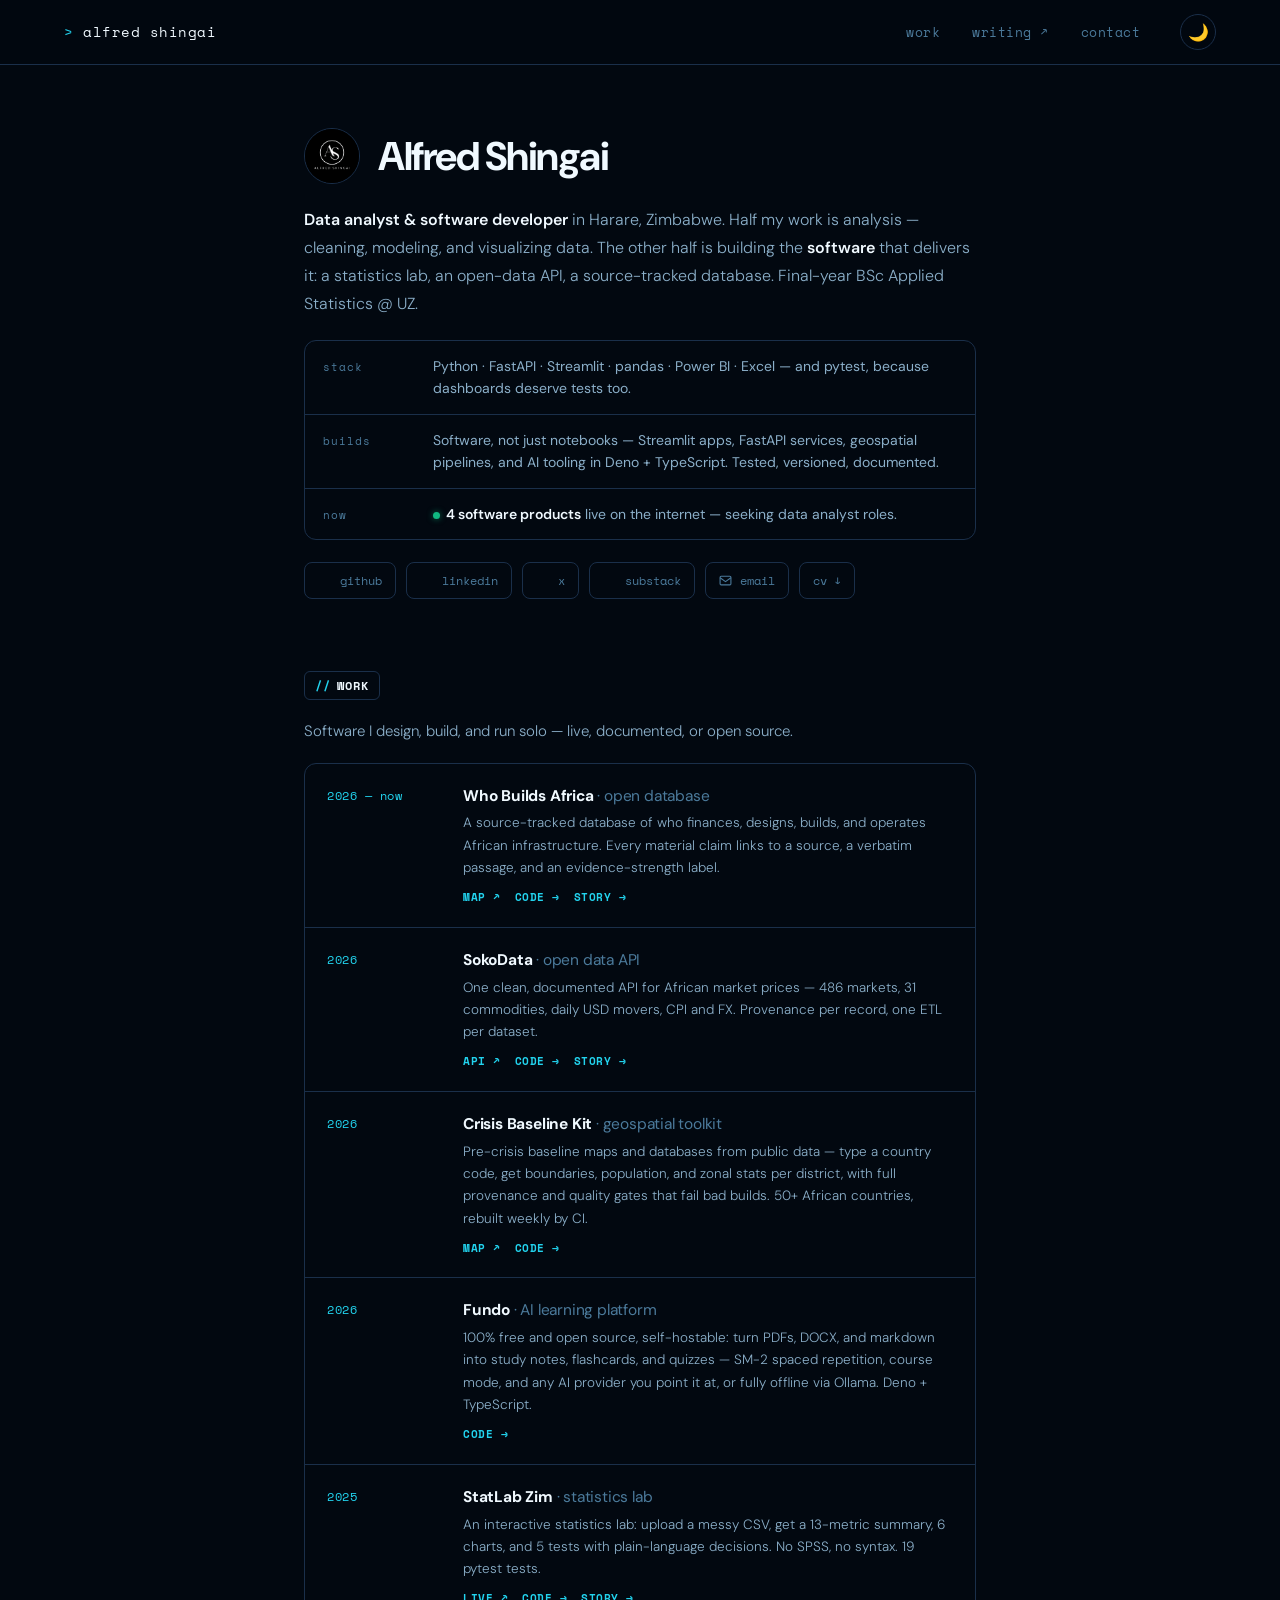
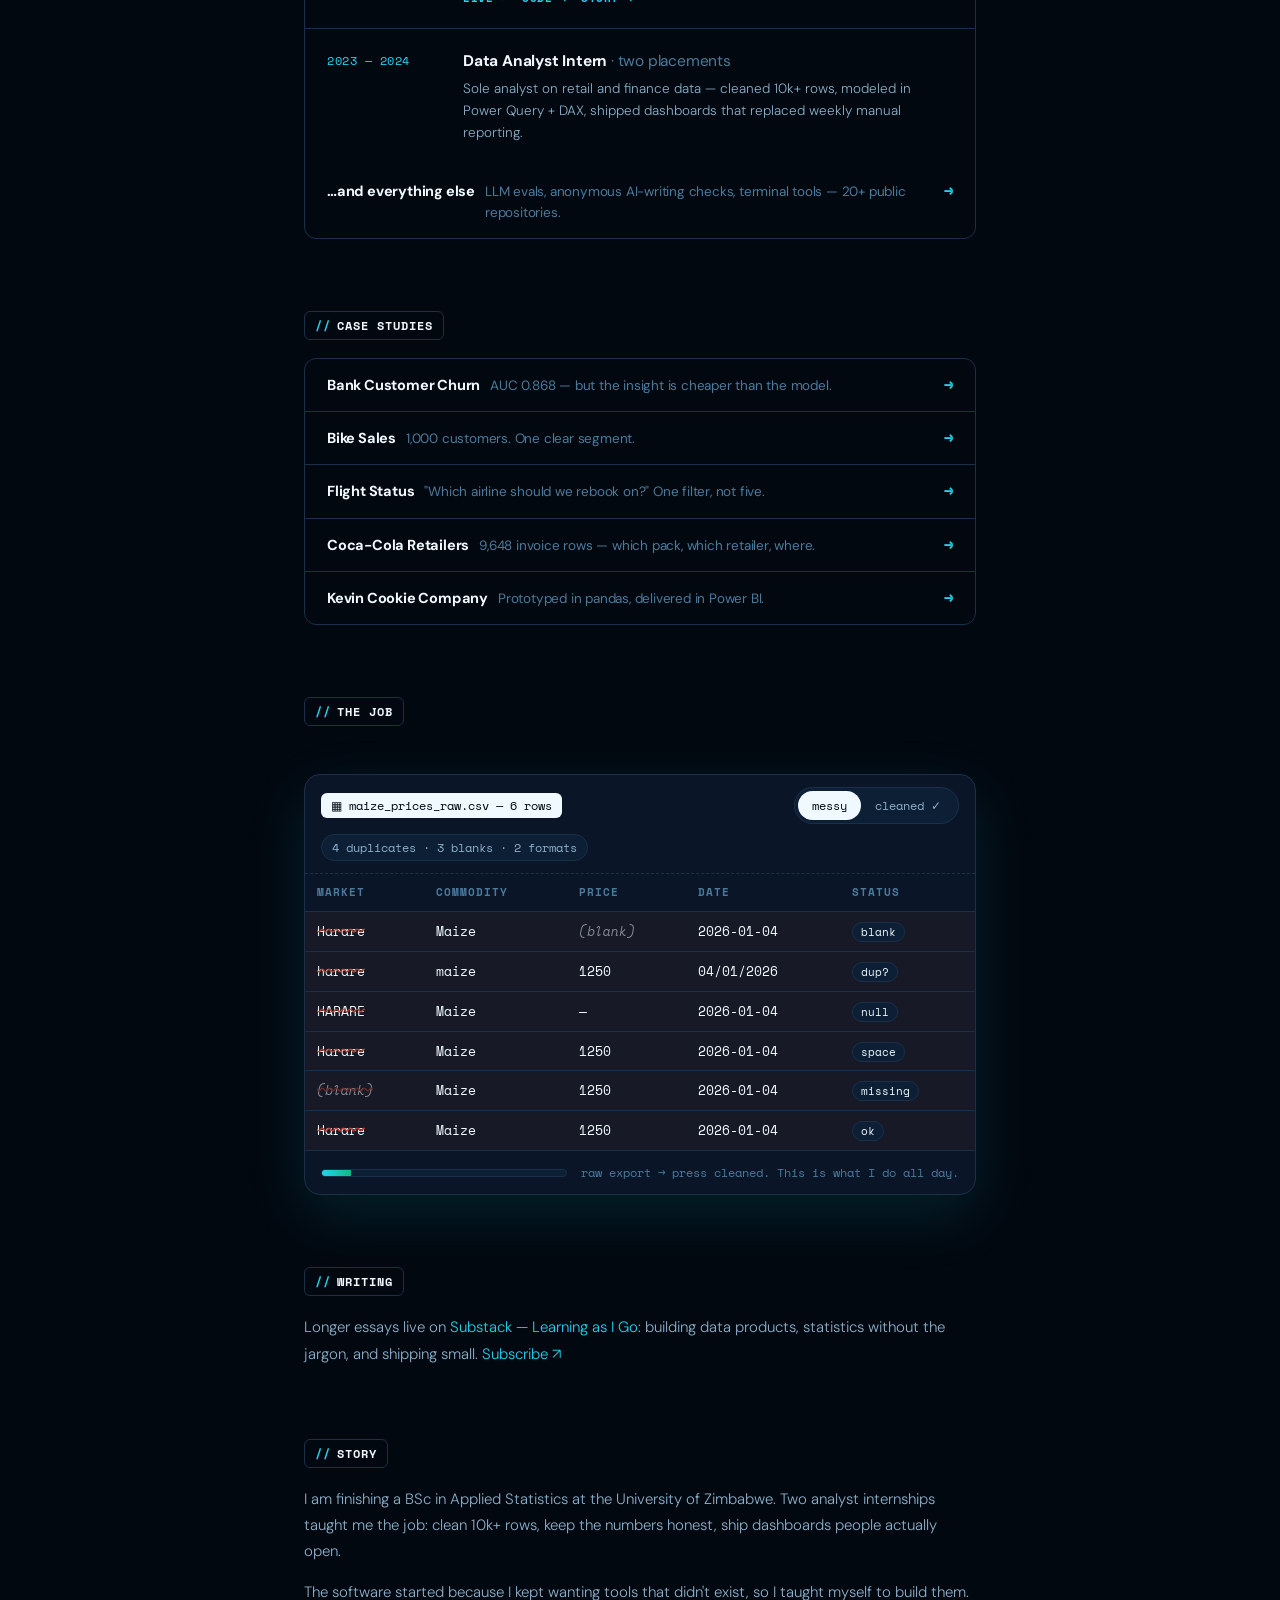
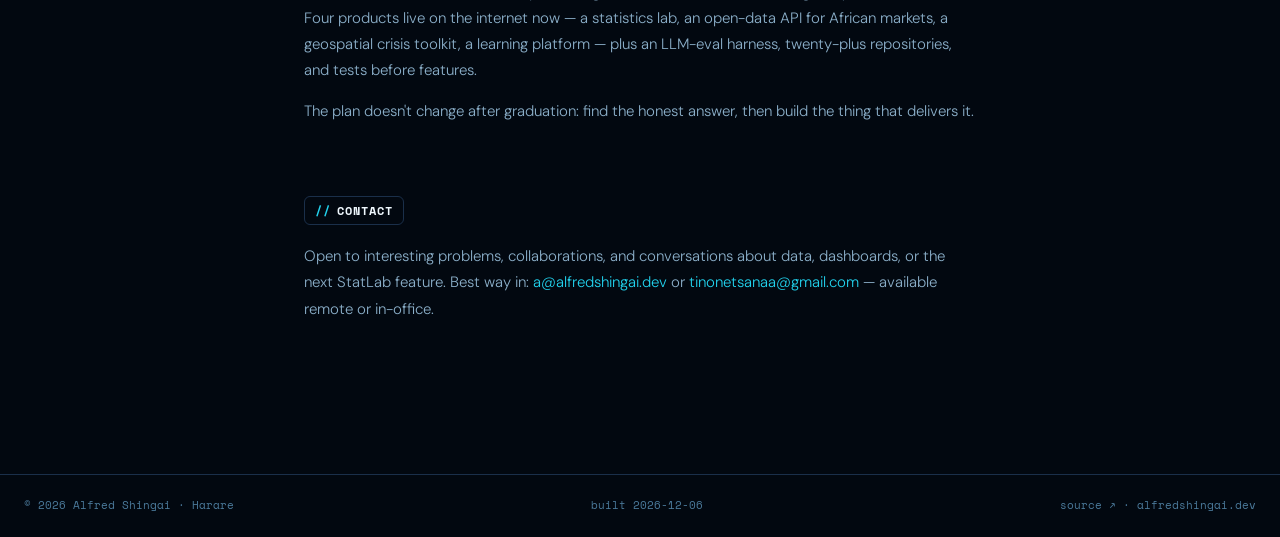
==== commit e574d5c2: "Rewrite Story as 'the path' — narrative instead of inventory Opens with capability, gives the arc (i" ====
--- a/index.html
+++ b/index.html
@@ -235,13 +235,19 @@
   <section class="cw-sec" id="story">
     <div class="cw-kicker reveal"><i>//</i>STORY</div>
     <p class="cw-prose reveal">
-      I am in my final year of a BSc in Applied Statistics at the University of Zimbabwe, and I
-      build things with data and code. The analysis side: two internships cleaning 10k+ rows and
-      shipping dashboards people actually opened, five case studies, and real statistical
-      training — inference, regression, experimental design. The software side: self-taught and
-      shipping — four products live on the internet, an open-source geospatial toolkit with
-      weekly CI rebuilds, an LLM-eval harness, 20+ repositories, hundreds of commits, tests
-      before features.
+      I am finishing a BSc in Applied Statistics at the University of Zimbabwe. Two analyst
+      internships taught me the job: clean 10k+ rows, keep the numbers honest, ship dashboards
+      people actually open.
+    </p>
+    <p class="cw-prose reveal">
+      The software started because I kept wanting tools that didn't exist, so I taught myself to
+      build them. Four products live on the internet now — a statistics lab, an open-data API for
+      African markets, a geospatial crisis toolkit, a learning platform — plus an LLM-eval
+      harness, twenty-plus repositories, and tests before features.
+    </p>
+    <p class="cw-prose reveal">
+      The plan doesn't change after graduation: find the honest answer, then build the thing
+      that delivers it.
     </p>
   </section>
 
--- a/assets/home.css
+++ b/assets/home.css
@@ -131,6 +131,7 @@
 
 /* writing / story / contact prose */
 .cw-prose{font-size:15px;line-height:1.75;color:var(--light);font-weight:300}
+.cw-prose + .cw-prose{margin-top:14px}
 .cw-prose strong{color:var(--text);font-weight:600}
 .cw-prose a{color:var(--cyan);text-decoration:none}
 .cw-prose a:hover{text-decoration:underline}
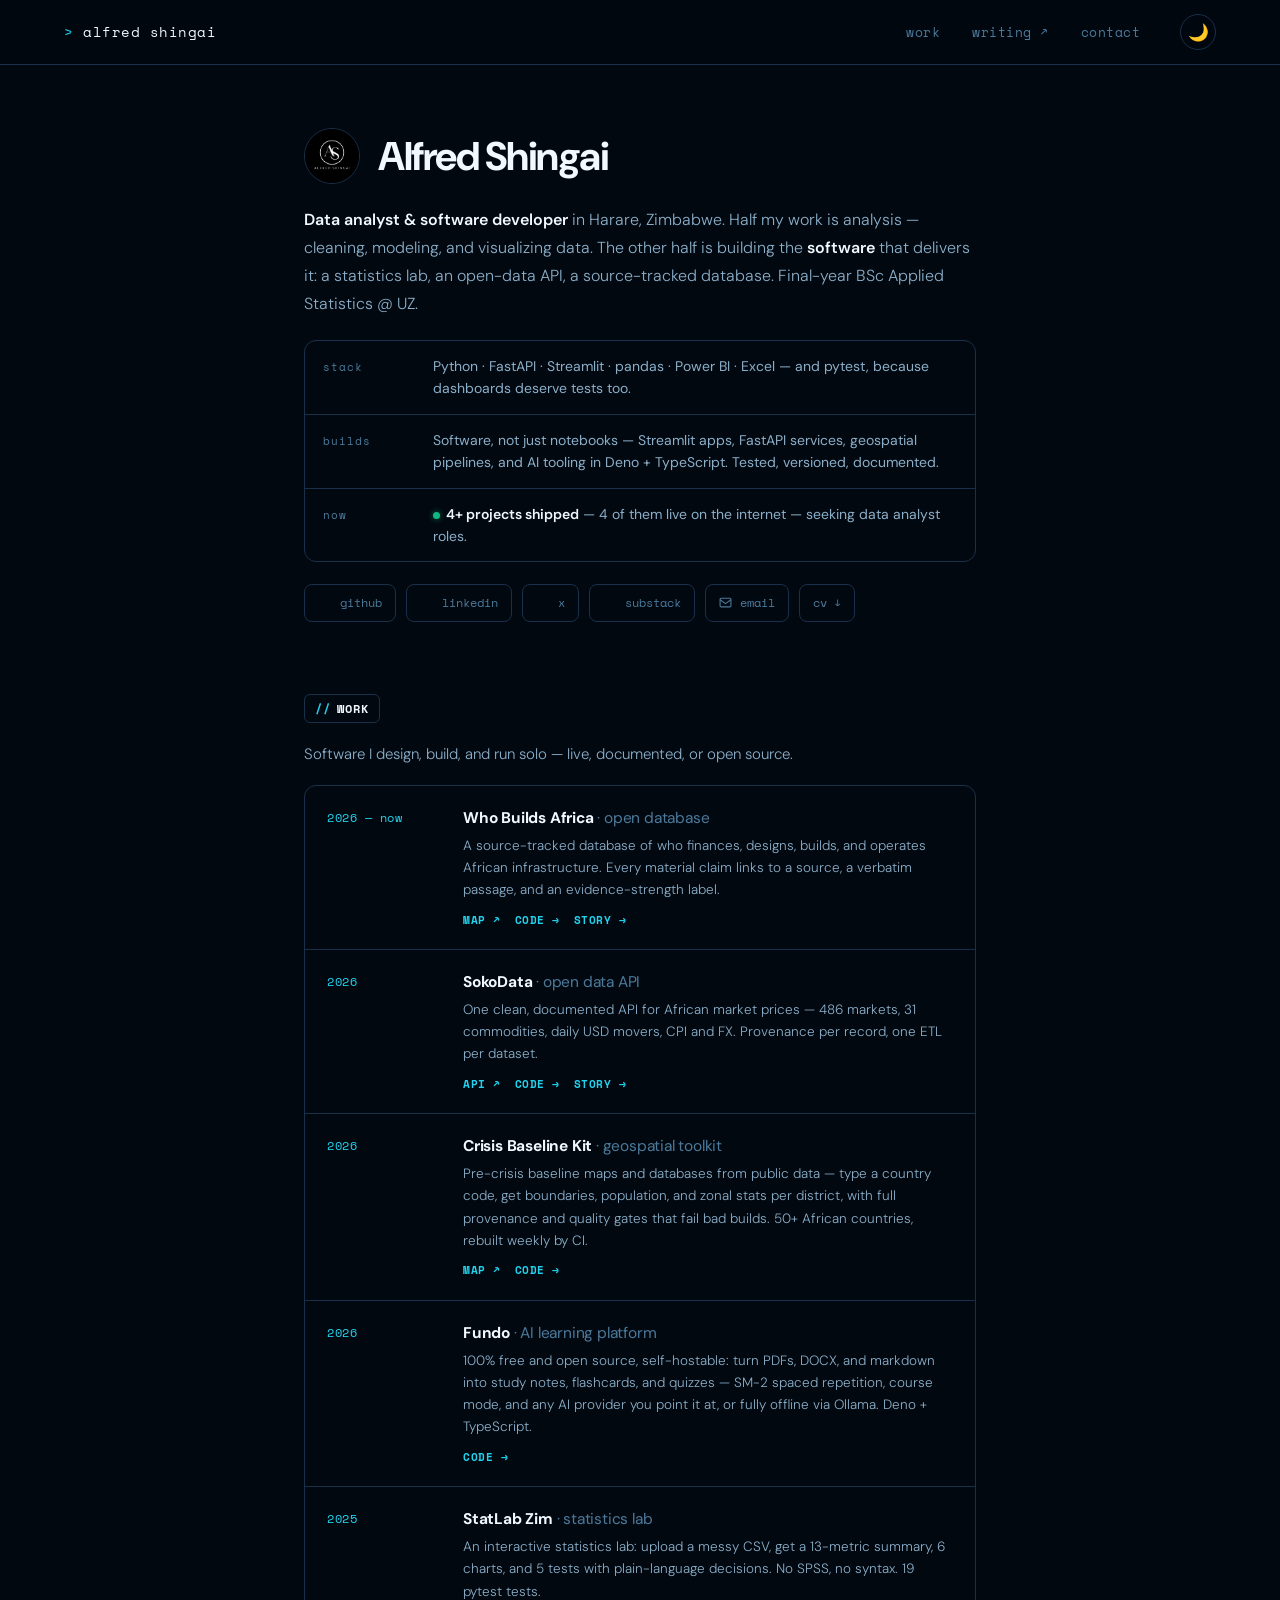
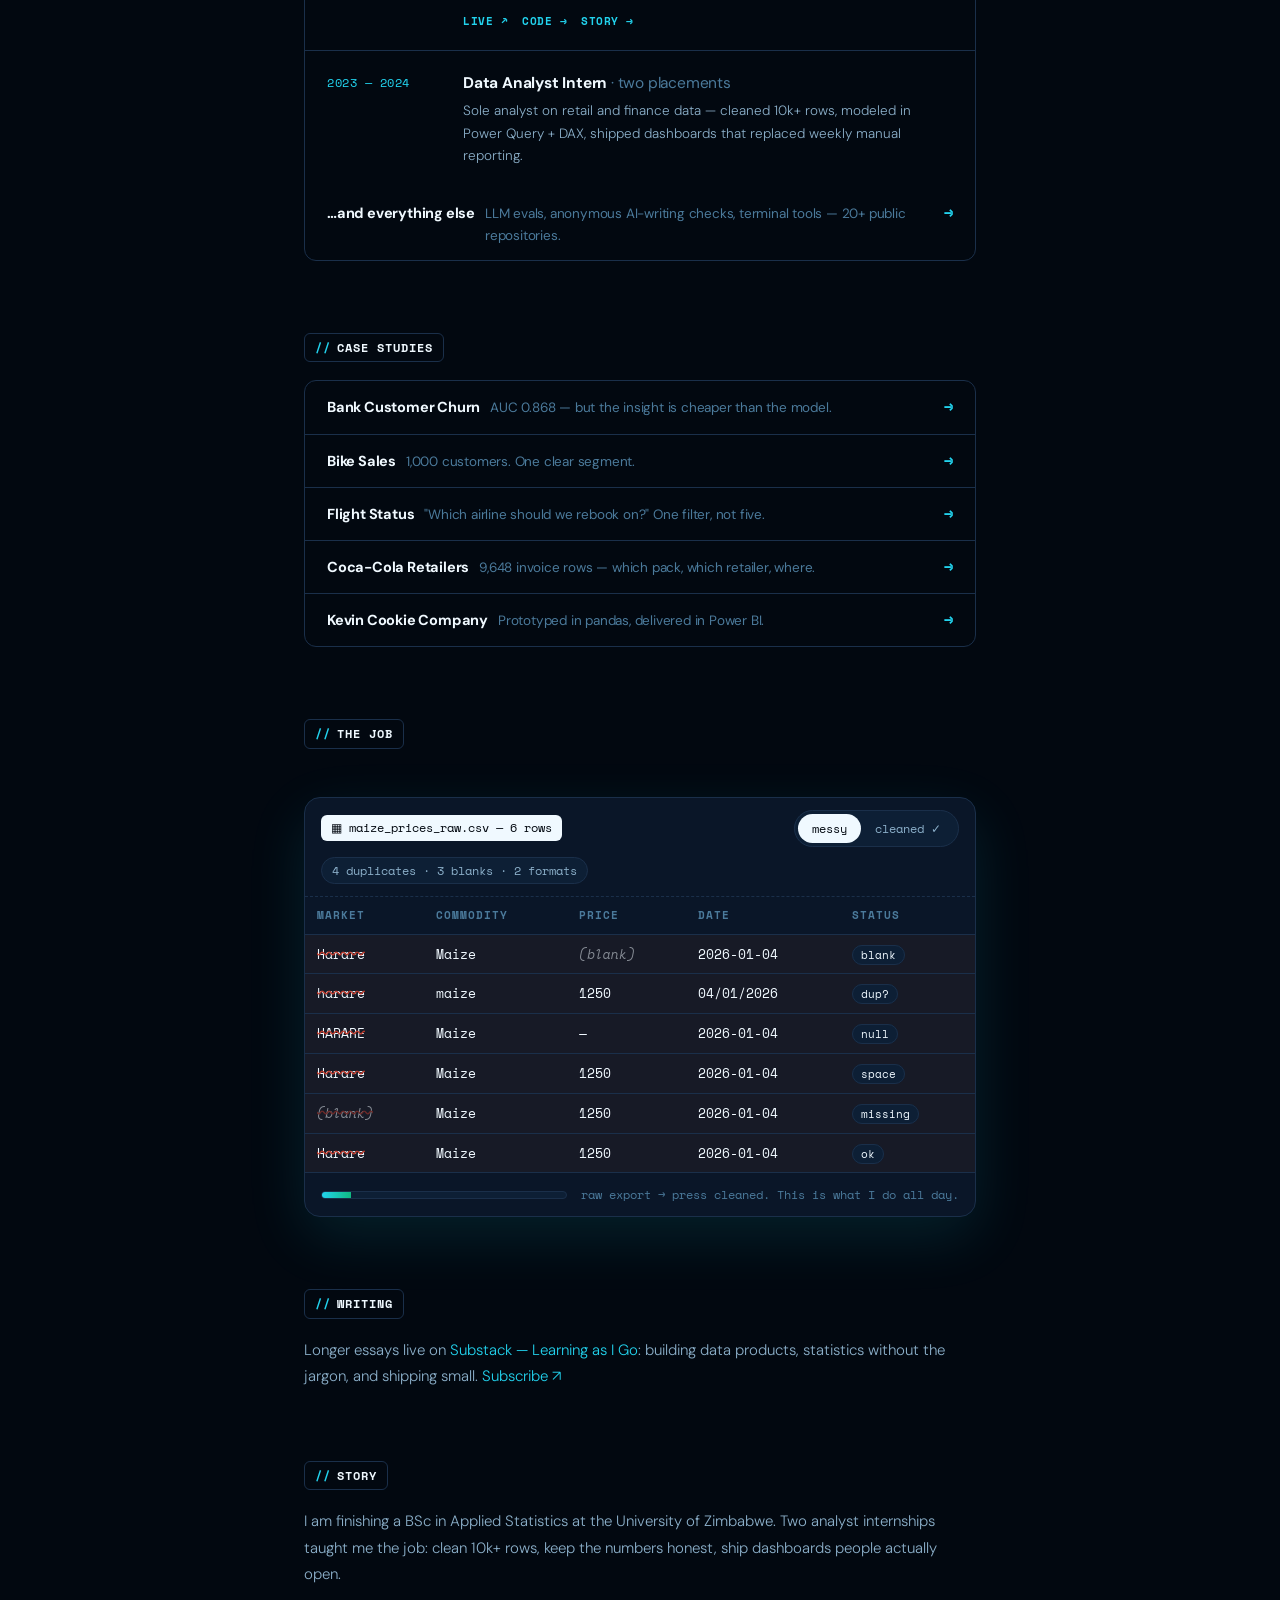
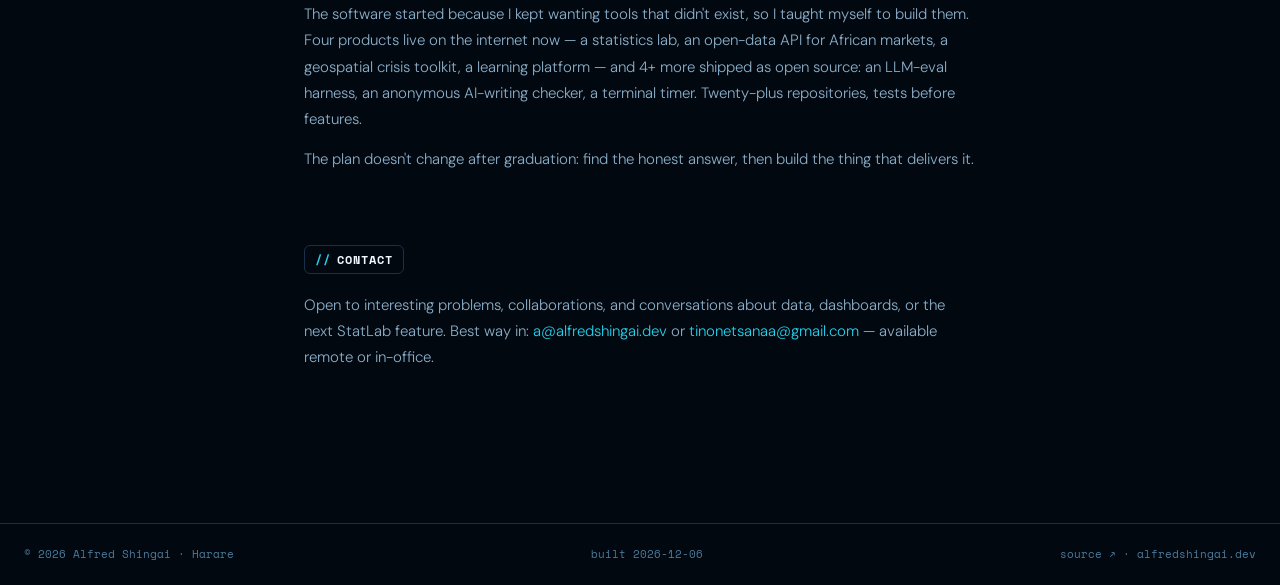
==== commit 640e9cc0: "Reflect full project count: 4+ shipped, 4 live - now row: '4+ projects shipped — 4 of them live on t" ====
--- a/index.html
+++ b/index.html
@@ -98,7 +98,7 @@
       </div>
       <div class="cw-fact">
         <span>now</span>
-        <p><span class="dot"></span><b>4 software products</b> live on the internet — seeking data analyst roles.</p>
+        <p><span class="dot"></span><b>4+ projects shipped</b> — 4 of them live on the internet — seeking data analyst roles.</p>
       </div>
     </div>
     <div class="cw-social reveal">
@@ -242,8 +242,9 @@
     <p class="cw-prose reveal">
       The software started because I kept wanting tools that didn't exist, so I taught myself to
       build them. Four products live on the internet now — a statistics lab, an open-data API for
-      African markets, a geospatial crisis toolkit, a learning platform — plus an LLM-eval
-      harness, twenty-plus repositories, and tests before features.
+      African markets, a geospatial crisis toolkit, a learning platform — and 4+ more shipped as
+      open source: an LLM-eval harness, an anonymous AI-writing checker, a terminal timer.
+      Twenty-plus repositories, tests before features.
     </p>
     <p class="cw-prose reveal">
       The plan doesn't change after graduation: find the honest answer, then build the thing
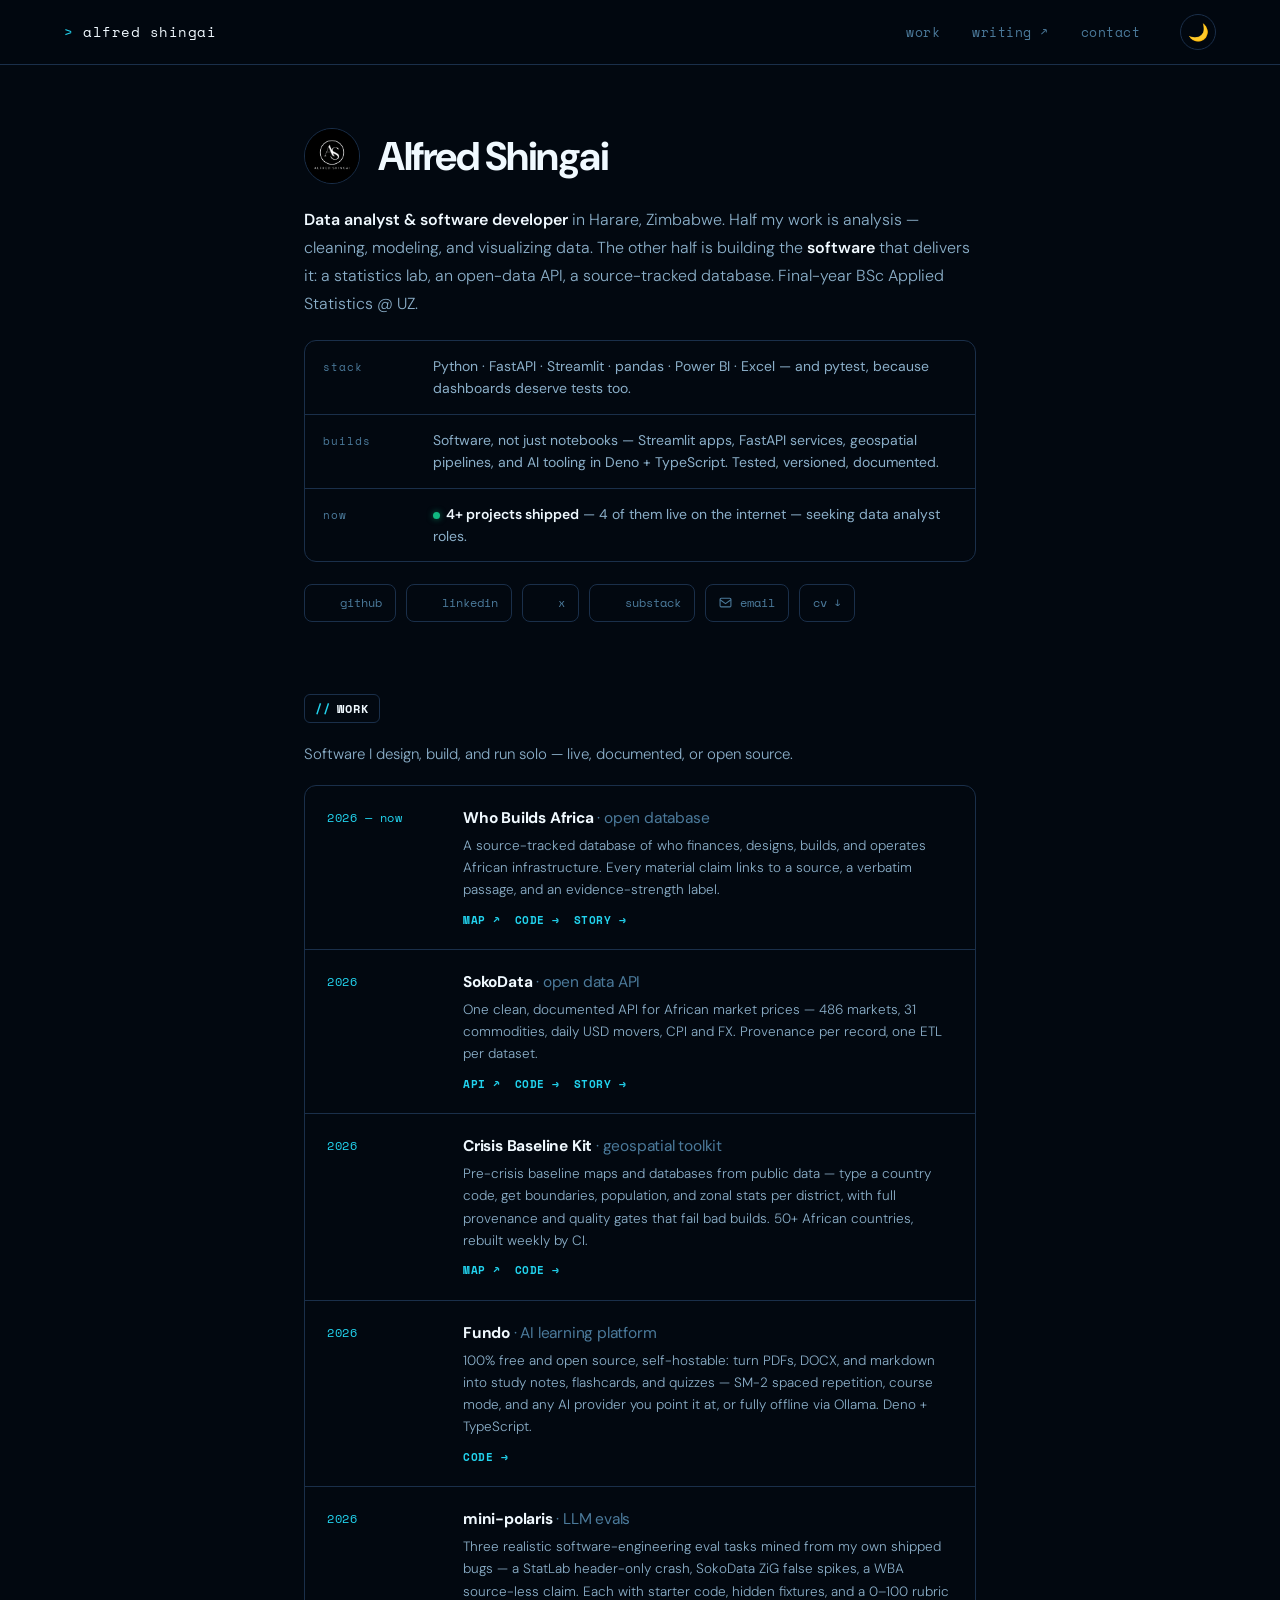
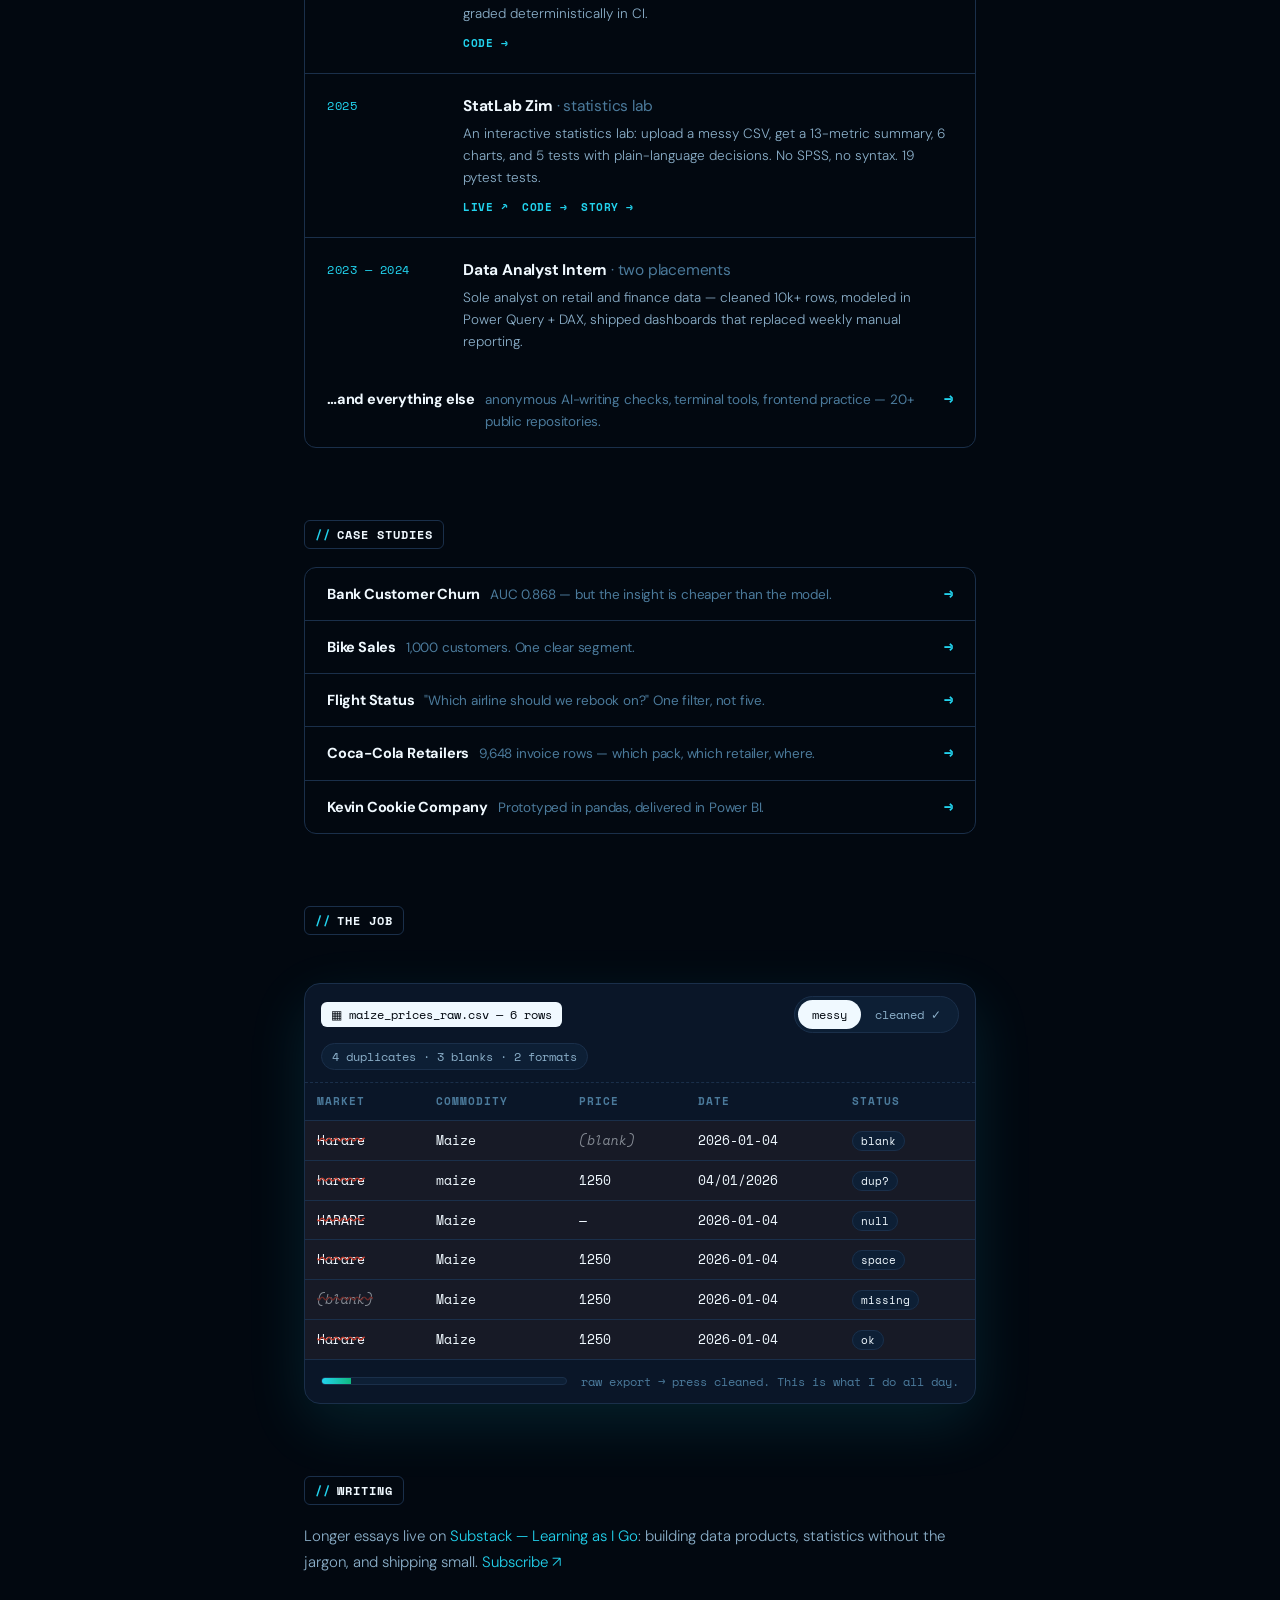
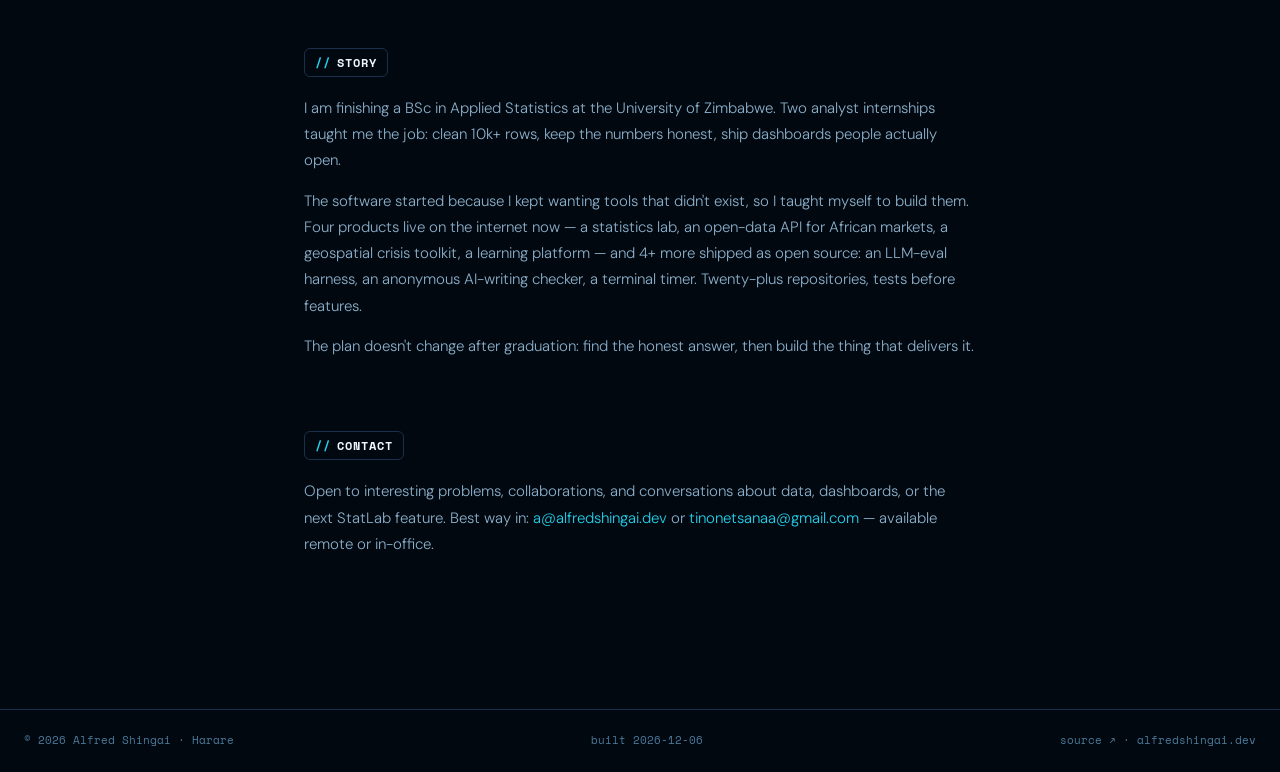
==== commit 6d368f37: "Merge remote: feature mini-polaris as a work-ledger row Remote added mini-polaris to the old Selecte" ====
--- a/index.html
+++ b/index.html
@@ -167,6 +167,17 @@
       </article>
 
       <article class="cw-row">
+        <div class="cw-year">2026</div>
+        <div class="cw-body">
+          <h3><a href="https://github.com/alfredshingai/mini-polaris" target="_blank" rel="noopener noreferrer" data-cursor="LLM Evals">mini-polaris</a> <span>· LLM evals</span></h3>
+          <p>Three realistic software-engineering eval tasks mined from my own shipped bugs — a StatLab header-only crash, SokoData ZiG false spikes, a WBA source-less claim. Each with starter code, hidden fixtures, and a 0–100 rubric graded deterministically in CI.</p>
+          <div class="cw-links">
+            <a href="https://github.com/alfredshingai/mini-polaris" target="_blank" rel="noopener noreferrer">code →</a>
+          </div>
+        </div>
+      </article>
+
+      <article class="cw-row">
         <div class="cw-year">2025</div>
         <div class="cw-body">
           <h3><a href="https://statlab-zim.streamlit.app" target="_blank" rel="noopener noreferrer" data-cursor="Live App">StatLab Zim</a> <span>· statistics lab</span></h3>
@@ -188,7 +199,7 @@
       </article>
 
       <a class="cw-case" href="https://github.com/alfredshingai?tab=repositories" target="_blank" rel="noopener noreferrer" data-cursor="GitHub">
-        <h3>…and everything else <em>LLM evals, anonymous AI-writing checks, terminal tools — 20+ public repositories.</em> <i>→</i></h3>
+        <h3>…and everything else <em>anonymous AI-writing checks, terminal tools, frontend practice — 20+ public repositories.</em> <i>→</i></h3>
       </a>
 
     </div>
